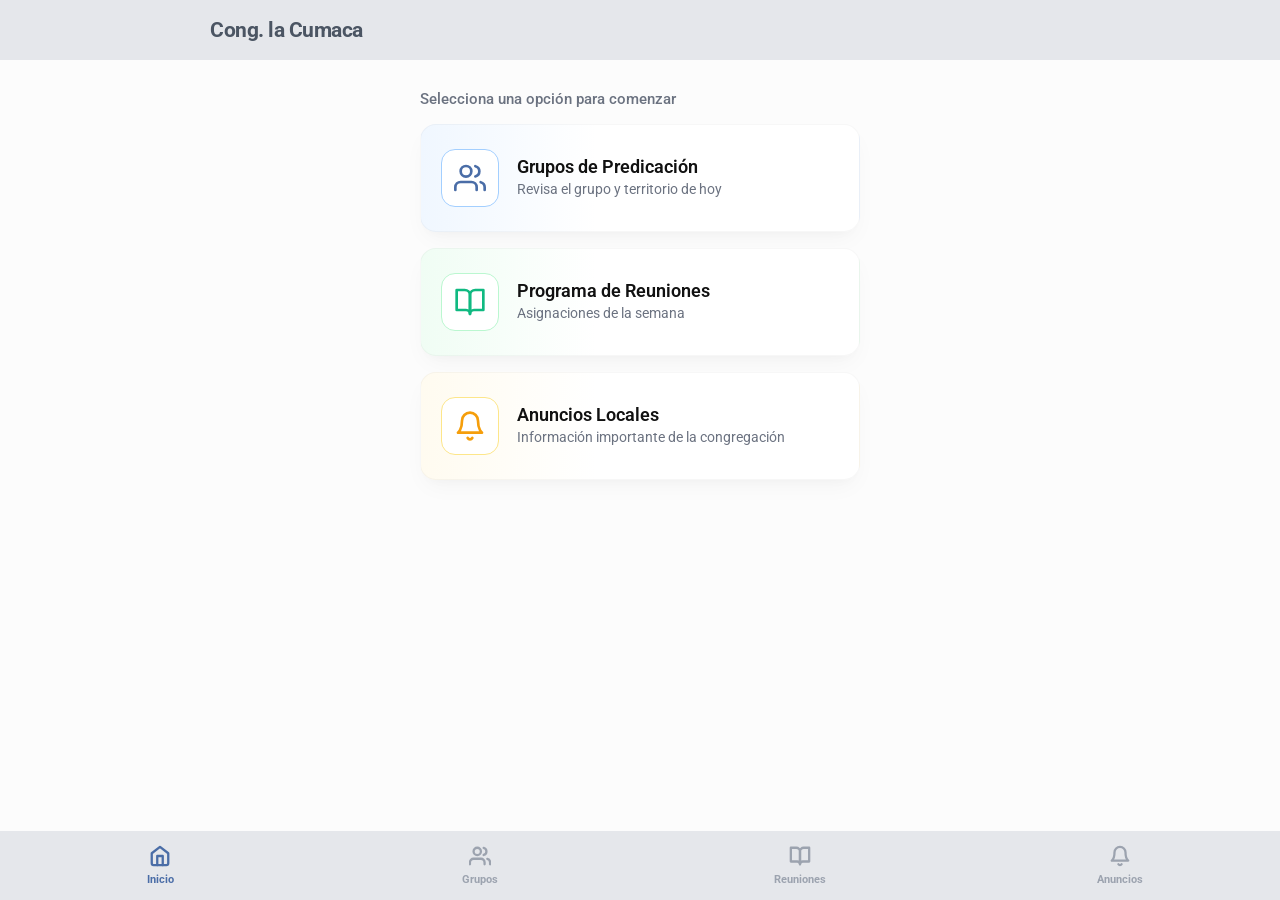
==== index.html @ 39665879 "Update index.html" ====
<!DOCTYPE html>
<html lang="es">
<head>
    <meta charset="UTF-8">
    <meta name="viewport" content="width=device-width, initial-scale=1.0, maximum-scale=1.0, user-scalable=no">
    <title>Cartelera - La Cumaca</title>
     <link rel="stylesheet" href="styles.css?v=5.0">
</head>
<body>

    <header class="header-principal">
        <div class="header-contenedor">
            <h1>Cong. la Cumaca</h1>
        </div>
    </header>

    <main class="contenido-principal">
        <p class="subtitulo-tarjetas">Selecciona una opción para comenzar</p>

        <div class="menu-principal">
            <a href="predicacion.html" class="tarjeta predicacion">
                <div class="icono-caja">
                    <svg width="32" height="32" viewBox="0 0 24 24" fill="none" stroke="currentColor" stroke-width="2" stroke-linecap="round" stroke-linejoin="round">
                        <path d="M17 21v-2a4 4 0 0 0-4-4H5a4 4 0 0 0-4 4v2"></path>
                        <circle cx="9" cy="7" r="4"></circle>
                        <path d="M23 21v-2a4 4 0 0 0-3-3.87"></path>
                        <path d="M16 3.13a4 4 0 0 1 0 7.75"></path>
                    </svg>
                </div>
                <div class="texto-caja">
                    <h2>Grupos de Predicación</h2>
                    <p>Revisa el grupo y territorio de hoy</p>
                </div>
            </a>

            <a href="reuniones.html" class="tarjeta reuniones">
                <div class="icono-caja">
                     <svg width="32" height="32" viewBox="0 0 24 24" fill="none" stroke="currentColor" stroke-width="2" stroke-linecap="round" stroke-linejoin="round">
                        <path d="M2 3h6a4 4 0 0 1 4 4v14a3 3 0 0 0-3-3H2z"></path>
                        <path d="M22 3h-6a4 4 0 0 0-4 4v14a3 3 0 0 1 3-3h7z"></path>
                    </svg>
                </div>
                <div class="texto-caja">
                    <h2>Programa de Reuniones</h2>
                    <p>Asignaciones de la semana</p>
                </div>
            </a>

            <a href="anuncios.html" class="tarjeta anuncios">
                <div class="icono-caja">
                    <svg width="32" height="32" viewBox="0 0 24 24" fill="none" stroke="currentColor" stroke-width="2" stroke-linecap="round" stroke-linejoin="round">
                        <path d="M18 8A6 6 0 0 0 6 8c0 7-3 9-3 9h18s-3-2-3-9"></path>
                        <path d="M13.73 21a2 2 0 0 1-3.46 0"></path>
                    </svg>
                </div>
                <div class="texto-caja">
                    <h2>Anuncios Locales</h2>
                    <p>Información importante de la congregación</p>
                </div>
            </a>
        </div>
    </main>

    <div class="nav-segment-container">
        <div class="nav-segment">
            <a href="index.html" class="nav-btn activo">
                <svg width="22" height="22" viewBox="0 0 24 24" fill="none" stroke="currentColor" stroke-width="2" stroke-linecap="round" stroke-linejoin="round"><path d="M3 9l9-7 9 7v11a2 2 0 0 1-2 2H5a2 2 0 0 1-2-2z"></path><polyline points="9 22 9 12 15 12 15 22"></polyline></svg>
                Inicio
            </a>
            <a href="predicacion.html" class="nav-btn">
                <svg width="22" height="22" viewBox="0 0 24 24" fill="none" stroke="currentColor" stroke-width="2" stroke-linecap="round" stroke-linejoin="round"><path d="M17 21v-2a4 4 0 0 0-4-4H5a4 4 0 0 0-4 4v2"></path><circle cx="9" cy="7" r="4"></circle><path d="M23 21v-2a4 4 0 0 0-3-3.87"></path><path d="M16 3.13a4 4 0 0 1 0 7.75"></path></svg>
                Grupos
            </a>
            <a href="reuniones.html" class="nav-btn">
                <svg width="22" height="22" viewBox="0 0 24 24" fill="none" stroke="currentColor" stroke-width="2" stroke-linecap="round" stroke-linejoin="round"><path d="M2 3h6a4 4 0 0 1 4 4v14a3 3 0 0 0-3-3H2z"></path><path d="M22 3h-6a4 4 0 0 0-4 4v14a3 3 0 0 1 3-3h7z"></path></svg>
                Reuniones
            </a>
            <a href="anuncios.html" class="nav-btn">
                <svg width="22" height="22" viewBox="0 0 24 24" fill="none" stroke="currentColor" stroke-width="2" stroke-linecap="round" stroke-linejoin="round"><path d="M18 8A6 6 0 0 0 6 8c0 7-3 9-3 9h18s-3-2-3-9"></path><path d="M13.73 21a2 2 0 0 1-3.46 0"></path></svg>
                Anuncios
            </a>
        </div>
    </div>
</body>
</html>
---- styles.css ----
/* --- CONFIGURACIÓN BASE --- */
@import url('https://fonts.googleapis.com/css2?family=Roboto:wght@300;400;500;700;900&display=swap');

* { margin: 0; padding: 0; box-sizing: border-box; -webkit-tap-highlight-color: transparent; }

body, button, input, select, textarea { font-family: 'Roboto', -apple-system, sans-serif; }

body { 
    background-color: #fcfcfc; color: #4b5563; display: flex; flex-direction: column; 
    min-height: 100vh; max-width: 100vw; overflow-x: hidden; 
}

/* --- CABECERA SUPERIOR (Sin Sombra) --- */
.header-principal {
    background-color: #E5E7EB; /* Gris exacto */
    width: 100%; position: sticky; top: 0; z-index: 1000;
}
.header-contenedor { display: flex; align-items: center; max-width: 900px; margin: 0 auto; padding: 18px 20px; gap: 15px; }
.header-contenedor h1 { font-size: 1.3rem; font-weight: 700; color: #4b5563; letter-spacing: -0.5px; margin: 0; }
.btn-back { color: #4b5563; display: flex; align-items: center; text-decoration: none; }

/* --- CONTENIDO PRINCIPAL (Index) --- */
.contenido-principal { width: 100%; max-width: 480px; margin: 0 auto; padding: 30px 20px 100px 20px; display: flex; flex-direction: column; }
.subtitulo-tarjetas { color: #6b7280; font-size: 0.95rem; margin-bottom: 16px; font-weight: 500; }
.menu-principal { display: flex; flex-direction: column; gap: 16px; width: 100%; }

.tarjeta {
    display: flex; align-items: center; padding: 24px 20px; min-height: 100px; width: 100%;
    background-color: #ffffff; border-radius: 16px; text-decoration: none; box-sizing: border-box;
    border: 1px solid rgba(0, 0, 0, 0.03);
    box-shadow: 0 10px 25px -5px rgba(0, 0, 0, 0.04), 0 8px 10px -6px rgba(0, 0, 0, 0.02);
    transition: transform 0.2s ease, box-shadow 0.2s ease;
}
.tarjeta:active { transform: scale(0.98); box-shadow: 0 4px 10px rgba(0, 0, 0, 0.04); }

.icono-caja { width: 58px; height: 58px; min-width: 58px; border-radius: 14px; display: flex; align-items: center; justify-content: center; margin-right: 18px; flex-shrink: 0; background-color: #ffffff; }
.texto-caja { display: flex; flex-direction: column; flex-grow: 1; min-width: 0; } 
.texto-caja h2 { font-size: 1.1rem; font-weight: 600; color: #111; margin-bottom: 4px; }
.texto-caja p { font-size: 0.9rem; color: #6b7280; line-height: 1.3; }

.tarjeta.predicacion { background: linear-gradient(90deg, #f0f7ff 0%, #ffffff 40%); }
.tarjeta.predicacion .icono-caja { border: 1.5px solid #a3cfff; color: #4A6DA7; }
.tarjeta.reuniones { background: linear-gradient(90deg, #f0fdf4 0%, #ffffff 40%); }
.tarjeta.reuniones .icono-caja { border: 1.5px solid #bbf7d0; color: #10b981; }
.tarjeta.anuncios { background: linear-gradient(90deg, #fffbf0 0%, #ffffff 40%); }
.tarjeta.anuncios .icono-caja { border: 1.5px solid #fde68a; color: #f59e0b; }

/* --- CONTENEDOR GENERAL SUB-PÁGINAS --- */
.container { width: 100%; max-width: 480px; margin: 0 auto; padding: 10px 16px 100px 16px; box-sizing: border-box; overflow-x: hidden; }

/* --- BARRA DE NAVEGACIÓN INFERIOR (Sin Sombra) --- */
.nav-segment-container { 
    position: fixed; bottom: 0; left: 0; width: 100%;
    background: #E5E7EB; /* Gris exacto */
    z-index: 1000; padding-bottom: env(safe-area-inset-bottom);
    display: flex; justify-content: space-around; padding: 10px 0;
}
.nav-segment { display: contents; }
.nav-btn { 
    text-decoration: none; display: flex; flex-direction: column; 
    align-items: center; justify-content: center; gap: 4px; flex: 1;
    color: #9ca3af; font-size: 11px; font-weight: 700; padding: 4px; border-radius: 8px; transition: color 0.2s ease;
}
.nav-btn svg { stroke-width: 2.5; margin-bottom: 2px; color: currentColor; }
.nav-btn:active, .nav-btn.activo { color: #4A6DA7; }

/* --- SELECTOR DE PESTAÑAS (TABS PRINCIPALES Y FILTROS) --- */
.segmented-control { display: flex; background-color: #e5e7eb; border-radius: 10px; padding: 3px; margin: 10px 0 20px 0; width: 100%; box-sizing: border-box; }
.seg-btn { flex: 1; text-align: center; padding: 8px 0; font-size: 13px; font-weight: 700; color: #6b7280; cursor: pointer; border-radius: 8px; transition: all 0.2s ease; }
.seg-btn.active { color: #4A6DA7; background-color: #ffffff; box-shadow: 0 1px 4px rgba(0,0,0,0.1); }
.tab-content { display: none; animation: fadeInTab 0.3s ease; }
.tab-content.active { display: block; }
@keyframes fadeInTab { from { opacity: 0; transform: translateY(3px); } to { opacity: 1; transform: translateY(0); } }

/* Filtro pequeño de salas (Sub-menú) */
.reunion-filter-container { border-top: 1px solid #E5E7EB; padding-top: 20px; margin-top: 20px; margin-bottom: 24px; }
.filter-control { background-color: #f3f4f6; padding: 2px; margin: 0; border-radius: 8px; }
.filter-control .seg-btn { padding: 6px 0; font-size: 12px; border-radius: 6px; }

/* Nuevo Botón en Línea de Salas (Sin borde punteado) */
.inline-toggle-box {
    background-color: #eff6ff; color: #4A6DA7; border: none;
    padding: 10px; border-radius: 8px; margin: 10px 0;
    font-size: 13px; font-weight: bold; cursor: pointer; transition: all 0.2s;
    display: flex; align-items: center; justify-content: center; gap: 6px;
}
.inline-toggle-box:active { background-color: #dbeafe; }

/* --- ESTILOS INTERNOS (Tarjetas y Bloque Fecha) --- */
.card { width: 100%; max-width: 100%; background: #ffffff; border: none; border-radius: 20px; box-shadow: 0 4px 20px rgba(0,0,0,0.03); margin-bottom: 50px; position: relative; box-sizing: border-box; overflow: hidden; }
.section-inner { padding: 0 16px 20px; box-sizing: border-box; } 

.reunion-date-box { 
    background-color: #F9FAFB; 
    border-bottom: 1px solid #E5E7EB; 
    margin: -10px -16px 20px -16px; /* Para que toque los bordes de la tarjeta */
    padding: 24px 20px; 
}

/* Spinners y Errores */
.inline-loader { display: flex; flex-direction: column; align-items: center; justify-content: center; padding: 40px 20px; color: #9ca3af; font-size: 13px; font-weight: 600; }
.spinner { width: 26px; height: 26px; border: 3px solid #f3f4f6; border-top: 3px solid #4A6DA7; border-radius: 50%; animation: spin 0.8s linear infinite; margin-bottom: 12px; }
@keyframes spin { 0% { transform: rotate(0deg); } 100% { transform: rotate(360deg); } }
.hidden { display: none !important; }
#global-error { margin: 10px 20px 20px 20px; color: #ef4444; font-size: 13px; font-weight: 600; background: #fef2f2; padding: 12px; border-radius: 12px; text-align: center; }

/* Calendario toggle */
.calendar-toggle-wrapper { display: flex; justify-content: flex-end; padding-right: 20px; margin-top: -10px; margin-bottom: 10px; }
.calendar-toggle { display: flex; align-items: center; gap: 6px; color: #4A6DA7; font-size: 12px; font-weight: 700; cursor: pointer; border: none; background: none; padding: 6px 10px; border-radius: 8px; }
.calendar-toggle svg { width: 18px !important; height: 18px !important; min-width: 18px; min-height: 18px; flex-shrink: 0; display: block; }
.calendar-header { display: flex; justify-content: space-between; align-items: center; margin-bottom: 16px; padding: 0 4px; }
.calendar-nav-btn { cursor: pointer; padding: 8px 12px; font-weight: bold; }
.calendar-month { font-size: 14px; font-weight: 700; text-transform: capitalize; }
.calendar-grid { display: grid; grid-template-columns: repeat(7, 1fr); gap: 4px; margin-top: 10px; } 
.calendar-day-header { text-align: center; font-size: 11px; font-weight: 700; padding: 4px 0; }
.calendar-day { text-align: center; padding: 8px 2px; border-radius: 8px; cursor: pointer; font-size: 13px; font-weight: 500; background: #f9fafb; } 
.calendar-day.selected { background: #4A6DA7 !important; color: white !important; font-weight: 700; }
.calendar-day.today { border: 1px solid #4A6DA7; color: #4A6DA7; font-weight: 700; }

/* Grupos Día e Historial */
.grupos-dia-container { padding: 0 16px 20px; box-sizing: border-box; width: 100%; } 
.grupo-consolidado-card { background: #f9fafb; border-radius: 16px; padding: 16px; border: 1px solid #e5e7eb; box-sizing: border-box; width: 100%; }
.grupo-consolidado-header { font-size: 13px; font-weight: 800; margin-bottom: 16px; display: flex; align-items: center; gap: 8px; text-transform: uppercase; }
.grupo-item-hoy { padding-bottom: 16px; border-bottom: 1px solid #e5e7eb; margin-bottom: 16px; width: 100%; box-sizing: border-box;}
.grupo-item-hoy:last-child { border-bottom: none; margin-bottom: 0; padding-bottom: 0;}
.grupo-row-flex { display: flex; gap: 12px; align-items: flex-start; max-width: 100%; box-sizing: border-box; }
.gh-hora-hoy { font-size: 13px; font-weight: 800; color: #6b7280; background: #ffffff; border: 1px solid #d1d5db; padding: 6px 0; border-radius: 8px; text-align: center; width: 65px; min-width: 65px; flex-shrink: 0;}
.grupo-content-col { flex-grow: 1; min-width: 0; width: 100%; } 
.gh-top-row { display: flex; flex-wrap: wrap; align-items: baseline; gap: 8px; }
.gh-territorio { font-size: 15px; font-weight: 700; color: #374151; margin-top: 3px; word-wrap: break-word; overflow-wrap: break-word; } 
.gh-conductor { font-size: 13px; color: #6b7280; font-weight: 500; word-wrap: break-word; }
.gh-asignados { font-size: 13px; color: #6b7280; font-weight: 600; margin-top: 4px; display: flex; align-items: center; flex-wrap: wrap; word-wrap: break-word; overflow-wrap: break-word; }
.no-grupos { text-align: center; padding: 20px; color: #9ca3af; font-style: italic; font-size: 13px; }

/* Botón Ver Todos */
.ver-todos-wrapper { display: flex; justify-content: center; padding: 0 16px 20px; box-sizing: border-box; }
.ver-todos-btn { width: 100%; padding: 12px 24px; background: transparent; color: #4A6DA7; border: 1px solid #4A6DA7; border-radius: 12px; font-size: 13px; font-weight: 700; cursor: pointer; display: flex; align-items: center; justify-content: center; gap: 8px; box-sizing: border-box; }
.ver-todos-btn svg { width: 18px !important; height: 18px !important; min-width: 18px; min-height: 18px; flex-shrink: 0; display: block; transition: transform 0.3s; color: #4A6DA7; }
.ver-todos-btn.expanded svg { transform: rotate(180deg); }

/* Timeline Historial */
.timeline-wrapper { padding-top: 10px; margin-left: 10px; } 
.timeline-day-block { position: relative; padding-left: 20px; border-left: 2px solid #e5e7eb; padding-bottom: 30px; } 
.timeline-date-header { position: relative; font-size: 15px; font-weight: 800; color: #9ca3af; margin-bottom: 16px; text-transform: capitalize; top: -5px; }
.timeline-date-header::before { content: ''; position: absolute; left: -27px; top: 1px; width: 12px; height: 12px; background: #9ca3af; border-radius: 50%; box-shadow: 0 0 0 4px rgba(156, 163, 175, 0.15); z-index: 1; }
.timeline-day-block.active-day .timeline-date-header { color: #4A6DA7; }
.timeline-day-block.active-day .timeline-date-header::before { background: #4A6DA7; box-shadow: 0 0 0 4px rgba(74, 109, 167, 0.2); }
.timeline-day-block.active-day .gh-hora-timeline { color: #4A6DA7; border-color: #4A6DA7; background: #f4f6fa; }
.timeline-row { margin-bottom: 24px; max-width: 100%; box-sizing: border-box; }
.gh-hora-timeline { font-size: 13px; font-weight: 700; color: #9ca3af; background: #f9fafb; border: 1px solid #e5e7eb; padding: 6px 0; border-radius: 8px; width: 65px; min-width: 65px; text-align: center; flex-shrink: 0;}
.pagination-container { display: flex; justify-content: center; gap: 8px; margin-top: 20px; padding-top: 16px; border-top: 1px solid #f3f4f6; }
.page-btn { width: 32px; height: 32px; border-radius: 8px; border: 1px solid #e5e7eb; background: white; color: #6b7280; font-size: 13px; font-weight: 600; cursor: pointer; display: flex; align-items: center; justify-content: center; }
.page-btn.active { background: #4A6DA7; color: white; border-color: #4A6DA7; }

/* Estilos de Reuniones */
.reunion-week-nav { display: flex; align-items: center; justify-content: center; gap: 16px; margin-bottom: 4px; padding: 12px; }
.week-nav-arrow { width: 36px; height: 36px; display: flex; align-items: center; justify-content: center; cursor: pointer; color: #4A6DA7; }
.week-nav-text { font-size: 15px; font-weight: 800; color: #4A6DA7; text-transform: capitalize; cursor: pointer; }

/* Partes de Reunión */
.wol-style { padding: 10px 16px 20px 16px !important; color: #212121; box-sizing: border-box; }
.sect-header { font-size: 17px; font-weight: 900; margin: 28px 0 16px 0; letter-spacing: 0.5px; text-transform: uppercase; padding-left: 10px; }
.sect-subtitle { font-size: 13px; font-weight: 800; color: #374151; text-transform: uppercase; letter-spacing: 1px; margin-bottom: 6px; padding-left: 10px; }
.sr-conductor { font-size: 13px; color: #4b5563; padding-left: 10px; margin-bottom: 12px; }
.c-tesoros { color: #2A6B77; } .c-maestros { color: #D38E22; } .c-vida { color: #9E1F1F; } .c-publico { color: #3B5E8F; }
.header-roles { margin-bottom: 8px; padding-bottom: 0; padding-left: 10px; }
.header-role-row { margin-bottom: 2px; font-size: 15px; color: #4b5563; line-height: 1.3; }
.hr-label { font-weight: 800; color: #6b7280; margin-right: 6px; }

/* Timeline Reunión (ALINEACIÓN CORREGIDA) */
.rt-row { display: flex; position: relative; padding-bottom: 18px; min-height: 40px; box-sizing: border-box;}
.rt-time-col { display: none; }
.rt-line-col { width: 20px; position: relative; flex-shrink: 0; display: flex; justify-content: center; margin-left: 4px;  }

.timeline-group { position: relative; padding-left: 12px; } /* Mueve la línea 1ra sala a la derecha */
.sr-full-section .timeline-group { padding-left: 0; } /* Evita que la 2da sala se mueva doble */

.rt-line { position: absolute; width: 2px; background: #e5e7eb; left: 50%; transform: translateX(-50%); z-index: 0;  top: -10px; bottom: -10px;  }
.timeline-group .rt-row:first-child .rt-line { top: 12px; } 
.timeline-group .rt-row:last-child .rt-line { bottom: auto; height: 22px; top: -10px; } 

/* Clase para ocultar la línea pero dejar el punto */
.rt-row.no-line .rt-line { display: none !important; }

.rt-dot { position: relative; z-index: 2; width: 10px; height: 10px; border-radius: 50%; margin-top: 7px; background: currentColor; border: 2px solid white; }
.rt-content-col { flex-grow: 1; min-width: 0; padding-left: 12px; width: 100%;} 
.rt-title { font-size: 16px; font-weight: 700; color: inherit; line-height: 1.35; margin-bottom: 4px; word-wrap: break-word; overflow-wrap: break-word; }
.rt-time-tag { display: inline-block; color: #6b7280; font-weight: 500; margin-right: 6px; font-size: 15px; }
.rt-who { font-size: 15px; color: #4b5563; line-height: 1.4; word-wrap: break-word; overflow-wrap: break-word;}
.sr-full-section { background-color: #f9fafb; padding: 16px 12px; margin-top: 10px; border-radius: 12px; border: 1px solid #e5e7eb; box-sizing: border-box;}

/* Asignaciones Generales (Sin íconos) */
.svc-container { margin-top: 16px; background: #ffffff; border: 1px solid #e5e7eb; border-radius: 12px; padding: 16px; box-sizing: border-box; }
.svc-title-main { font-size: 15px; font-weight: 900; margin-bottom: 16px; letter-spacing: 0.5px; text-transform: uppercase; color: #6B7280; padding-left: 4px; }
.svc-grid { display: grid; grid-template-columns: 1fr 1fr; gap: 12px; }
.svc-block { margin-bottom: 4px; min-width: 0; }
.svc-block-title { font-size: 15px; font-weight: 700; margin-bottom: 4px; word-wrap: break-word; display: flex; align-items: center; }
.svc-bullet-item { display: flex; align-items: center; gap: 6px; font-size: 15px; font-weight: 400; margin-bottom: 2px; word-wrap: break-word; overflow-wrap: break-word;}
.svc-bullet-dot { width: 5px; height: 5px; border-radius: 50%; flex-shrink: 0; }
.highlight-weekend-box { background-color: #ffffff; border: 1px solid #e5e7eb; border-radius: 12px; margin-top: 32px; padding: 16px; box-sizing: border-box; }
.hw-item { display: flex; flex-direction: row; justify-content: space-between; align-items: center; padding: 4px 0; width: 100%; box-sizing: border-box; }
.hw-divider { height: 1px; background-color: #e5e7eb; width: 100%; margin: 8px 0; }
.highlight-label { font-size: 14px; font-weight: 800; text-transform: uppercase; color: #6b7280; }
.highlight-val { font-size: 15px; font-weight: 800; color: #4A6DA7; text-align: right; } 
.highlight-midweek { background-color: #ffffff; border: 1px solid #e5e7eb; border-radius: 12px; padding: 16px; display: flex; justify-content: space-between; align-items: center; margin-top: 32px; margin-bottom: 16px; box-sizing: border-box; }

/* Anuncios */
.anuncio { background: #fffbeb; border-radius: 16px; padding: 16px; margin-bottom: 16px; display: flex; gap: 14px; align-items: flex-start; box-sizing: border-box;}
.anuncio-date { background: #d97706; color: white; font-size: 11px; font-weight: 800; padding: 4px 8px; border-radius: 6px; white-space: nowrap; margin-top: 2px; flex-shrink: 0; }
.anuncio-text { font-size: 14px; color: #4b5563; flex: 1; min-width: 0; line-height: 1.5; word-wrap: break-word; overflow-wrap: break-word;}
.footer { text-align: center; color: #9ca3af; font-size: 11px; margin-top: 40px; }
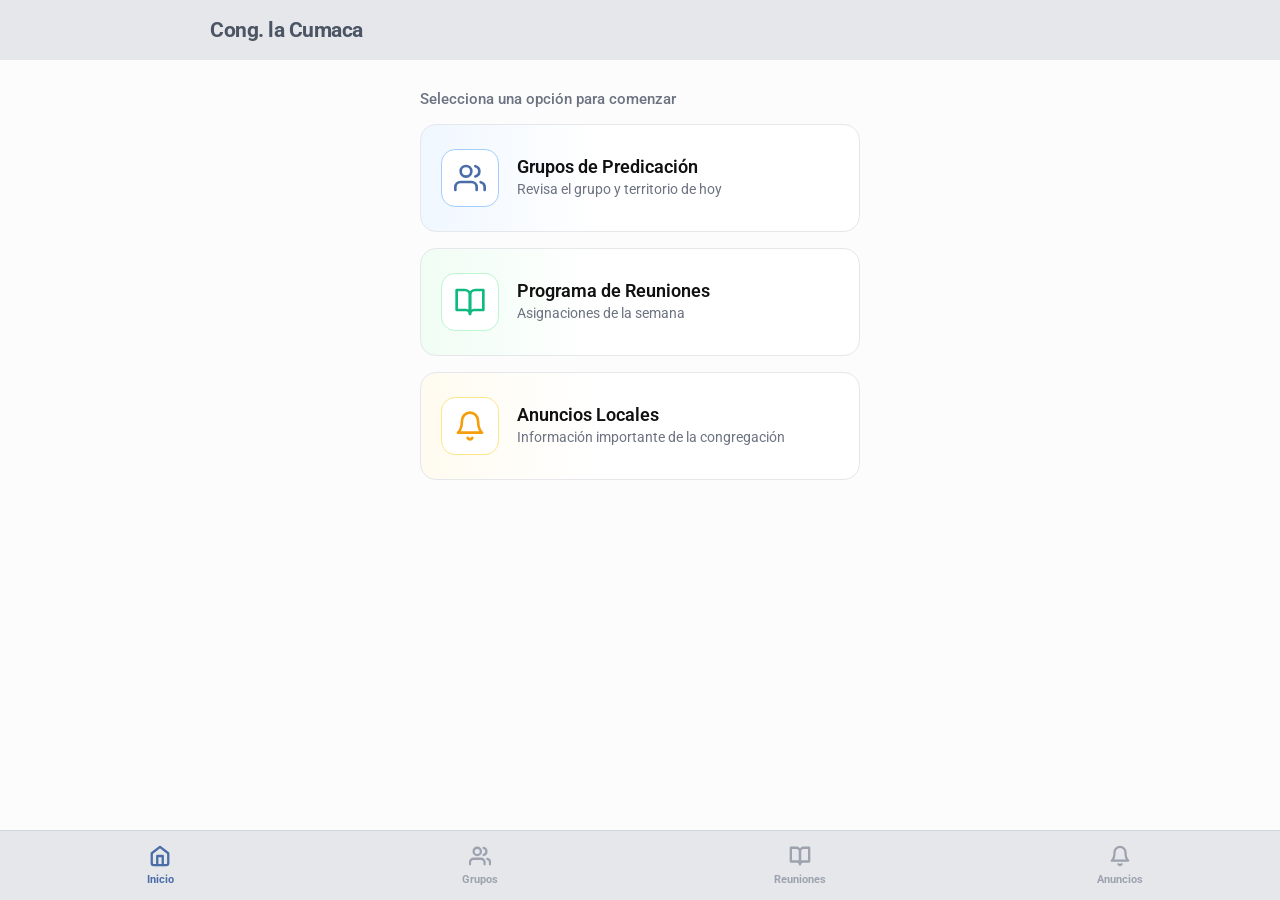
==== commit f11b3467: "Update index.html" ====
--- a/index.html
+++ b/index.html
@@ -4,7 +4,7 @@
     <meta charset="UTF-8">
     <meta name="viewport" content="width=device-width, initial-scale=1.0, maximum-scale=1.0, user-scalable=no">
     <title>Cartelera - La Cumaca</title>
-     <link rel="stylesheet" href="styles.css?v=5.0">
+     <link rel="stylesheet" href="styles.css?v=7.0">
 </head>
 <body>
 
@@ -86,3 +86,4 @@
 
 
 
+
--- a/styles.css
+++ b/styles.css
@@ -10,10 +10,9 @@
     min-height: 100vh; max-width: 100vw; overflow-x: hidden; 
 }
 
-/* --- CABECERA SUPERIOR (Sin Sombra) --- */
+/* --- CABECERA SUPERIOR --- */
 .header-principal {
-    background-color: #E5E7EB; /* Gris exacto */
-    width: 100%; position: sticky; top: 0; z-index: 1000;
+    background-color: #E5E7EB; width: 100%; position: sticky; top: 0; z-index: 1000;
 }
 .header-contenedor { display: flex; align-items: center; max-width: 900px; margin: 0 auto; padding: 18px 20px; gap: 15px; }
 .header-contenedor h1 { font-size: 1.3rem; font-weight: 700; color: #4b5563; letter-spacing: -0.5px; margin: 0; }
@@ -27,11 +26,9 @@
 .tarjeta {
     display: flex; align-items: center; padding: 24px 20px; min-height: 100px; width: 100%;
     background-color: #ffffff; border-radius: 16px; text-decoration: none; box-sizing: border-box;
-    border: 1px solid rgba(0, 0, 0, 0.03);
-    box-shadow: 0 10px 25px -5px rgba(0, 0, 0, 0.04), 0 8px 10px -6px rgba(0, 0, 0, 0.02);
-    transition: transform 0.2s ease, box-shadow 0.2s ease;
-}
-.tarjeta:active { transform: scale(0.98); box-shadow: 0 4px 10px rgba(0, 0, 0, 0.04); }
+    border: 1px solid #E5E7EB; transition: transform 0.2s ease;
+}
+.tarjeta:active { transform: scale(0.98); }
 
 .icono-caja { width: 58px; height: 58px; min-width: 58px; border-radius: 14px; display: flex; align-items: center; justify-content: center; margin-right: 18px; flex-shrink: 0; background-color: #ffffff; }
 .texto-caja { display: flex; flex-direction: column; flex-grow: 1; min-width: 0; } 
@@ -48,12 +45,11 @@
 /* --- CONTENEDOR GENERAL SUB-PÁGINAS --- */
 .container { width: 100%; max-width: 480px; margin: 0 auto; padding: 10px 16px 100px 16px; box-sizing: border-box; overflow-x: hidden; }
 
-/* --- BARRA DE NAVEGACIÓN INFERIOR (Sin Sombra) --- */
+/* --- BARRA DE NAVEGACIÓN INFERIOR --- */
 .nav-segment-container { 
     position: fixed; bottom: 0; left: 0; width: 100%;
-    background: #E5E7EB; /* Gris exacto */
-    z-index: 1000; padding-bottom: env(safe-area-inset-bottom);
-    display: flex; justify-content: space-around; padding: 10px 0;
+    background: #E5E7EB; z-index: 1000; padding-bottom: env(safe-area-inset-bottom);
+    display: flex; justify-content: space-around; padding: 10px 0; border-top: 1px solid #d1d5db;
 }
 .nav-segment { display: contents; }
 .nav-btn { 
@@ -64,7 +60,7 @@
 .nav-btn svg { stroke-width: 2.5; margin-bottom: 2px; color: currentColor; }
 .nav-btn:active, .nav-btn.activo { color: #4A6DA7; }
 
-/* --- SELECTOR DE PESTAÑAS (TABS PRINCIPALES Y FILTROS) --- */
+/* --- SELECTOR DE PESTAÑAS --- */
 .segmented-control { display: flex; background-color: #e5e7eb; border-radius: 10px; padding: 3px; margin: 10px 0 20px 0; width: 100%; box-sizing: border-box; }
 .seg-btn { flex: 1; text-align: center; padding: 8px 0; font-size: 13px; font-weight: 700; color: #6b7280; cursor: pointer; border-radius: 8px; transition: all 0.2s ease; }
 .seg-btn.active { color: #4A6DA7; background-color: #ffffff; box-shadow: 0 1px 4px rgba(0,0,0,0.1); }
@@ -72,29 +68,23 @@
 .tab-content.active { display: block; }
 @keyframes fadeInTab { from { opacity: 0; transform: translateY(3px); } to { opacity: 1; transform: translateY(0); } }
 
-/* Filtro pequeño de salas (Sub-menú) */
+/* Filtro de salas y botones sutiles */
 .reunion-filter-container { border-top: 1px solid #E5E7EB; padding-top: 20px; margin-top: 20px; margin-bottom: 24px; }
 .filter-control { background-color: #f3f4f6; padding: 2px; margin: 0; border-radius: 8px; }
 .filter-control .seg-btn { padding: 6px 0; font-size: 12px; border-radius: 6px; }
-
-/* Nuevo Botón en Línea de Salas (Sin borde punteado) */
-.inline-toggle-box {
-    background-color: #eff6ff; color: #4A6DA7; border: none;
-    padding: 10px; border-radius: 8px; margin: 10px 0;
-    font-size: 13px; font-weight: bold; cursor: pointer; transition: all 0.2s;
-    display: flex; align-items: center; justify-content: center; gap: 6px;
-}
+.inline-toggle-box { background-color: #eff6ff; color: #4A6DA7; border: none; padding: 10px; border-radius: 8px; margin: 10px 0; font-size: 13px; font-weight: bold; cursor: pointer; transition: all 0.2s; display: flex; align-items: center; justify-content: center; gap: 6px; }
 .inline-toggle-box:active { background-color: #dbeafe; }
 
-/* --- ESTILOS INTERNOS (Tarjetas y Bloque Fecha) --- */
-.card { width: 100%; max-width: 100%; background: #ffffff; border: none; border-radius: 20px; box-shadow: 0 4px 20px rgba(0,0,0,0.03); margin-bottom: 50px; position: relative; box-sizing: border-box; overflow: hidden; }
+/* --- ESTILOS INTERNOS (Tarjetas) --- */
+.card { 
+    width: 100%; max-width: 100%; background: #ffffff; 
+    border: 1px solid #E5E7EB; border-radius: 20px; margin-bottom: 50px; position: relative; box-sizing: border-box; overflow: hidden; 
+}
 .section-inner { padding: 0 16px 20px; box-sizing: border-box; } 
 
 .reunion-date-box { 
-    background-color: #F9FAFB; 
-    border-bottom: 1px solid #E5E7EB; 
-    margin: -10px -16px 20px -16px; /* Para que toque los bordes de la tarjeta */
-    padding: 24px 20px; 
+    background-color: #F9FAFB; border-bottom: 1px solid #E5E7EB; 
+    margin: 0 -16px 20px -16px; padding: 24px 20px; 
 }
 
 /* Spinners y Errores */
@@ -104,7 +94,27 @@
 .hidden { display: none !important; }
 #global-error { margin: 10px 20px 20px 20px; color: #ef4444; font-size: 13px; font-weight: 600; background: #fef2f2; padding: 12px; border-radius: 12px; text-align: center; }
 
-/* Calendario toggle */
+/* --- GRUPOS: CALENDARIO Y CARRUSEL --- */
+.month-indicator { margin: 20px 0 16px 20px; font-size: 13px; font-weight: 800; color: #6b7280; text-transform: uppercase; letter-spacing: 1px; display: inline-block; }
+.carousel-wrapper { position: relative; padding: 0 10px 20px 10px; margin-top: 10px; box-sizing: border-box; width: 100%;}
+.carousel-wrapper::before, .carousel-wrapper::after { content: ''; position: absolute; top: 0; bottom: 20px; width: 40px; z-index: 5; pointer-events: none; }
+.carousel-wrapper::before { left: 0; background: linear-gradient(to right, #ffffff 20%, rgba(255,255,255,0) 100%); }
+.carousel-wrapper::after { right: 0; background: linear-gradient(to left, #ffffff 20%, rgba(255,255,255,0) 100%); }
+
+/* REGLAS ESTRICTAS PARA ÍCONOS SVG (EVITA ÍCONOS GIGANTES) */
+.carousel-arrow { position: absolute; top: 50%; transform: translateY(-50%); width: 28px; height: 28px; background: white; border-radius: 50%; border: 1px solid #e5e7eb; cursor: pointer; display: flex; align-items: center; justify-content: center; z-index: 10; color: #6b7280; overflow: hidden; }
+.carousel-arrow svg { width: 18px !important; height: 18px !important; min-width: 18px; min-height: 18px; flex-shrink: 0; display: block; }
+.carousel-arrow-left { left: 4px; } .carousel-arrow-right { right: 4px; }
+
+.btn-today-floating { position: absolute; top: -35px; right: 20px; background: white; border: 1px solid #4A6DA7; color: #4A6DA7; font-size: 11px; font-weight: 700; padding: 4px 10px; border-radius: 20px; cursor: pointer; display: none; align-items: center; gap: 4px; box-shadow: 0 2px 8px rgba(74, 109, 167, 0.15); z-index: 20; }
+.carousel { padding: 10px 16px 4px 16px; display: flex; gap: 10px; overflow-x: auto; scroll-snap-type: x mandatory; scrollbar-width: none; }
+.carousel::-webkit-scrollbar { display: none; }
+.date-card { scroll-snap-align: center; min-width: 60px; padding: 10px 6px; border-radius: 14px; text-align: center; cursor: pointer; flex-shrink: 0; background: #f9fafb; border: 1px solid transparent; }
+.date-card.is-today { border: 2px solid #4A6DA7; background: #ffffff; }
+.date-card.selected { background: #4A6DA7; color: white; border-color: #4A6DA7; }
+.date-card-day { font-size: 10px; font-weight: 600; text-transform: uppercase; margin-bottom: 2px; opacity: 0.8; }
+.date-card-number { font-size: 20px; font-weight: 800; line-height: 1; }
+
 .calendar-toggle-wrapper { display: flex; justify-content: flex-end; padding-right: 20px; margin-top: -10px; margin-bottom: 10px; }
 .calendar-toggle { display: flex; align-items: center; gap: 6px; color: #4A6DA7; font-size: 12px; font-weight: 700; cursor: pointer; border: none; background: none; padding: 6px 10px; border-radius: 8px; }
 .calendar-toggle svg { width: 18px !important; height: 18px !important; min-width: 18px; min-height: 18px; flex-shrink: 0; display: block; }
@@ -117,7 +127,6 @@
 .calendar-day.selected { background: #4A6DA7 !important; color: white !important; font-weight: 700; }
 .calendar-day.today { border: 1px solid #4A6DA7; color: #4A6DA7; font-weight: 700; }
 
-/* Grupos Día e Historial */
 .grupos-dia-container { padding: 0 16px 20px; box-sizing: border-box; width: 100%; } 
 .grupo-consolidado-card { background: #f9fafb; border-radius: 16px; padding: 16px; border: 1px solid #e5e7eb; box-sizing: border-box; width: 100%; }
 .grupo-consolidado-header { font-size: 13px; font-weight: 800; margin-bottom: 16px; display: flex; align-items: center; gap: 8px; text-transform: uppercase; }
@@ -132,13 +141,12 @@
 .gh-asignados { font-size: 13px; color: #6b7280; font-weight: 600; margin-top: 4px; display: flex; align-items: center; flex-wrap: wrap; word-wrap: break-word; overflow-wrap: break-word; }
 .no-grupos { text-align: center; padding: 20px; color: #9ca3af; font-style: italic; font-size: 13px; }
 
-/* Botón Ver Todos */
+/* Botón Ver Todos - Corrección estricta para SVGs */
 .ver-todos-wrapper { display: flex; justify-content: center; padding: 0 16px 20px; box-sizing: border-box; }
 .ver-todos-btn { width: 100%; padding: 12px 24px; background: transparent; color: #4A6DA7; border: 1px solid #4A6DA7; border-radius: 12px; font-size: 13px; font-weight: 700; cursor: pointer; display: flex; align-items: center; justify-content: center; gap: 8px; box-sizing: border-box; }
 .ver-todos-btn svg { width: 18px !important; height: 18px !important; min-width: 18px; min-height: 18px; flex-shrink: 0; display: block; transition: transform 0.3s; color: #4A6DA7; }
 .ver-todos-btn.expanded svg { transform: rotate(180deg); }
 
-/* Timeline Historial */
 .timeline-wrapper { padding-top: 10px; margin-left: 10px; } 
 .timeline-day-block { position: relative; padding-left: 20px; border-left: 2px solid #e5e7eb; padding-bottom: 30px; } 
 .timeline-date-header { position: relative; font-size: 15px; font-weight: 800; color: #9ca3af; margin-bottom: 16px; text-transform: capitalize; top: -5px; }
@@ -147,41 +155,38 @@
 .timeline-day-block.active-day .timeline-date-header::before { background: #4A6DA7; box-shadow: 0 0 0 4px rgba(74, 109, 167, 0.2); }
 .timeline-day-block.active-day .gh-hora-timeline { color: #4A6DA7; border-color: #4A6DA7; background: #f4f6fa; }
 .timeline-row { margin-bottom: 24px; max-width: 100%; box-sizing: border-box; }
-.gh-hora-timeline { font-size: 13px; font-weight: 700; color: #9ca3af; background: #f9fafb; border: 1px solid #e5e7eb; padding: 6px 0; border-radius: 8px; width: 65px; min-width: 65px; text-align: center; flex-shrink: 0;}
 .pagination-container { display: flex; justify-content: center; gap: 8px; margin-top: 20px; padding-top: 16px; border-top: 1px solid #f3f4f6; }
 .page-btn { width: 32px; height: 32px; border-radius: 8px; border: 1px solid #e5e7eb; background: white; color: #6b7280; font-size: 13px; font-weight: 600; cursor: pointer; display: flex; align-items: center; justify-content: center; }
 .page-btn.active { background: #4A6DA7; color: white; border-color: #4A6DA7; }
-
-/* Estilos de Reuniones */
+.page-btn svg { width: 16px !important; height: 16px !important; min-width: 16px; min-height: 16px; flex-shrink: 0; } /* SVG paginación fijo */
+
+/* --- ESTILOS DE REUNIONES --- */
 .reunion-week-nav { display: flex; align-items: center; justify-content: center; gap: 16px; margin-bottom: 4px; padding: 12px; }
 .week-nav-arrow { width: 36px; height: 36px; display: flex; align-items: center; justify-content: center; cursor: pointer; color: #4A6DA7; }
+.week-nav-arrow svg { width: 22px !important; height: 22px !important; flex-shrink: 0; } /* SVG flechas fijo */
 .week-nav-text { font-size: 15px; font-weight: 800; color: #4A6DA7; text-transform: capitalize; cursor: pointer; }
 
-/* Partes de Reunión */
-.wol-style { padding: 10px 16px 20px 16px !important; color: #212121; box-sizing: border-box; }
+.wol-style { padding: 0 16px 20px 16px !important; color: #212121; box-sizing: border-box; }
 .sect-header { font-size: 17px; font-weight: 900; margin: 28px 0 16px 0; letter-spacing: 0.5px; text-transform: uppercase; padding-left: 10px; }
 .sect-subtitle { font-size: 13px; font-weight: 800; color: #374151; text-transform: uppercase; letter-spacing: 1px; margin-bottom: 6px; padding-left: 10px; }
 .sr-conductor { font-size: 13px; color: #4b5563; padding-left: 10px; margin-bottom: 12px; }
 .c-tesoros { color: #2A6B77; } .c-maestros { color: #D38E22; } .c-vida { color: #9E1F1F; } .c-publico { color: #3B5E8F; }
-.header-roles { margin-bottom: 8px; padding-bottom: 0; padding-left: 10px; }
+.header-roles { margin-bottom: 8px; padding-left: 8px; }
 .header-role-row { margin-bottom: 2px; font-size: 15px; color: #4b5563; line-height: 1.3; }
 .hr-label { font-weight: 800; color: #6b7280; margin-right: 6px; }
 
-/* Timeline Reunión (ALINEACIÓN CORREGIDA) */
 .rt-row { display: flex; position: relative; padding-bottom: 18px; min-height: 40px; box-sizing: border-box;}
 .rt-time-col { display: none; }
 .rt-line-col { width: 20px; position: relative; flex-shrink: 0; display: flex; justify-content: center; margin-left: 4px;  }
 
-.timeline-group { position: relative; padding-left: 12px; } /* Mueve la línea 1ra sala a la derecha */
-.sr-full-section .timeline-group { padding-left: 0; } /* Evita que la 2da sala se mueva doble */
+.timeline-group { position: relative; padding-left: 12px; } 
+.sr-full-section .timeline-group { padding-left: 0; } 
 
 .rt-line { position: absolute; width: 2px; background: #e5e7eb; left: 50%; transform: translateX(-50%); z-index: 0;  top: -10px; bottom: -10px;  }
 .timeline-group .rt-row:first-child .rt-line { top: 12px; } 
 .timeline-group .rt-row:last-child .rt-line { bottom: auto; height: 22px; top: -10px; } 
 
-/* Clase para ocultar la línea pero dejar el punto */
 .rt-row.no-line .rt-line { display: none !important; }
-
 .rt-dot { position: relative; z-index: 2; width: 10px; height: 10px; border-radius: 50%; margin-top: 7px; background: currentColor; border: 2px solid white; }
 .rt-content-col { flex-grow: 1; min-width: 0; padding-left: 12px; width: 100%;} 
 .rt-title { font-size: 16px; font-weight: 700; color: inherit; line-height: 1.35; margin-bottom: 4px; word-wrap: break-word; overflow-wrap: break-word; }
@@ -189,14 +194,12 @@
 .rt-who { font-size: 15px; color: #4b5563; line-height: 1.4; word-wrap: break-word; overflow-wrap: break-word;}
 .sr-full-section { background-color: #f9fafb; padding: 16px 12px; margin-top: 10px; border-radius: 12px; border: 1px solid #e5e7eb; box-sizing: border-box;}
 
-/* Asignaciones Generales (Sin íconos) */
 .svc-container { margin-top: 16px; background: #ffffff; border: 1px solid #e5e7eb; border-radius: 12px; padding: 16px; box-sizing: border-box; }
 .svc-title-main { font-size: 15px; font-weight: 900; margin-bottom: 16px; letter-spacing: 0.5px; text-transform: uppercase; color: #6B7280; padding-left: 4px; }
 .svc-grid { display: grid; grid-template-columns: 1fr 1fr; gap: 12px; }
 .svc-block { margin-bottom: 4px; min-width: 0; }
 .svc-block-title { font-size: 15px; font-weight: 700; margin-bottom: 4px; word-wrap: break-word; display: flex; align-items: center; }
-.svc-bullet-item { display: flex; align-items: center; gap: 6px; font-size: 15px; font-weight: 400; margin-bottom: 2px; word-wrap: break-word; overflow-wrap: break-word;}
-.svc-bullet-dot { width: 5px; height: 5px; border-radius: 50%; flex-shrink: 0; }
+.svc-bullet-item { display: flex; align-items: flex-start; gap: 4px; font-size: 15px; font-weight: 400; margin-bottom: 2px; word-wrap: break-word; overflow-wrap: break-word;}
 .highlight-weekend-box { background-color: #ffffff; border: 1px solid #e5e7eb; border-radius: 12px; margin-top: 32px; padding: 16px; box-sizing: border-box; }
 .hw-item { display: flex; flex-direction: row; justify-content: space-between; align-items: center; padding: 4px 0; width: 100%; box-sizing: border-box; }
 .hw-divider { height: 1px; background-color: #e5e7eb; width: 100%; margin: 8px 0; }
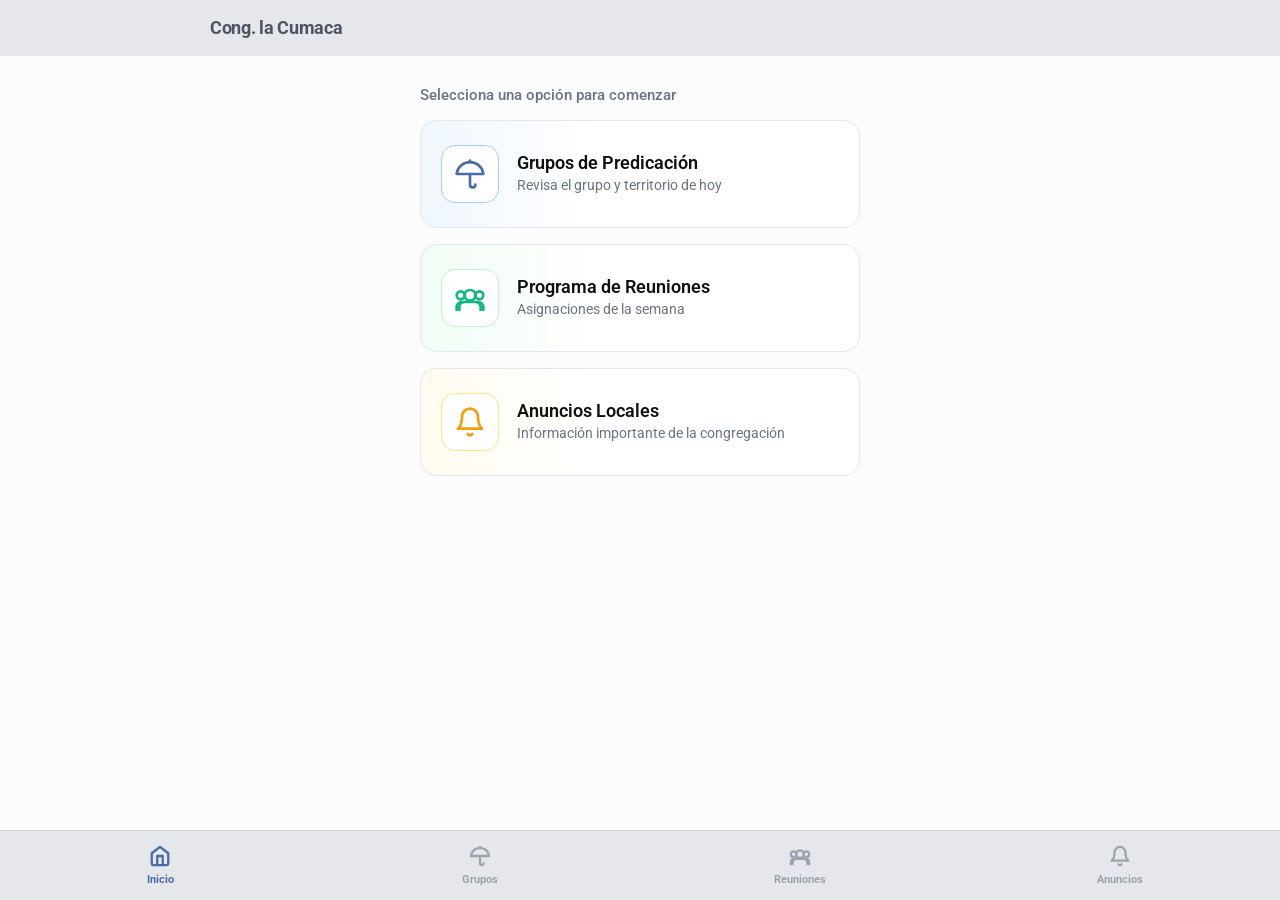
==== commit df8fbf48: "Update index.html" ====
--- a/index.html
+++ b/index.html
@@ -4,7 +4,7 @@
     <meta charset="UTF-8">
     <meta name="viewport" content="width=device-width, initial-scale=1.0, maximum-scale=1.0, user-scalable=no">
     <title>Cartelera - La Cumaca</title>
-     <link rel="stylesheet" href="styles.css?v=7.0">
+    <link rel="stylesheet" href="styles.css?v=9.0">
 </head>
 <body>
 
@@ -21,10 +21,9 @@
             <a href="predicacion.html" class="tarjeta predicacion">
                 <div class="icono-caja">
                     <svg width="32" height="32" viewBox="0 0 24 24" fill="none" stroke="currentColor" stroke-width="2" stroke-linecap="round" stroke-linejoin="round">
-                        <path d="M17 21v-2a4 4 0 0 0-4-4H5a4 4 0 0 0-4 4v2"></path>
-                        <circle cx="9" cy="7" r="4"></circle>
-                        <path d="M23 21v-2a4 4 0 0 0-3-3.87"></path>
-                        <path d="M16 3.13a4 4 0 0 1 0 7.75"></path>
+                      <path d="M22 12a10.06 10.06 1 0 0-20 0Z" />
+                      <path d="M12 12v8a2 2 0 0 0 4 0" />
+                      <path d="M12 2v1" />
                     </svg>
                 </div>
                 <div class="texto-caja">
@@ -36,8 +35,12 @@
             <a href="reuniones.html" class="tarjeta reuniones">
                 <div class="icono-caja">
                      <svg width="32" height="32" viewBox="0 0 24 24" fill="none" stroke="currentColor" stroke-width="2" stroke-linecap="round" stroke-linejoin="round">
-                        <path d="M2 3h6a4 4 0 0 1 4 4v14a3 3 0 0 0-3-3H2z"></path>
-                        <path d="M22 3h-6a4 4 0 0 0-4 4v14a3 3 0 0 1 3-3h7z"></path>
+                      <path d="M12 14a4 4 0 1 0 0-8 4 4 0 0 0 0 8z" />
+                      <path d="M20 21v-2a4 4 0 0 0-4-4h-8a4 4 0 0 0-4 4v2" />
+                      <path d="M8 10a3 3 0 1 0-6 0 3 3 0 0 0 6 0z" />
+                      <path d="M2 21v-2a4 4 0 0 1 4-4h1" />
+                      <path d="M22 10a3 3 0 1 0-6 0 3 3 0 0 0 6 0z" />
+                      <path d="M17 15h1a4 4 0 0 1 4 4v2" />
                     </svg>
                 </div>
                 <div class="texto-caja">
@@ -68,11 +71,11 @@
                 Inicio
             </a>
             <a href="predicacion.html" class="nav-btn">
-                <svg width="22" height="22" viewBox="0 0 24 24" fill="none" stroke="currentColor" stroke-width="2" stroke-linecap="round" stroke-linejoin="round"><path d="M17 21v-2a4 4 0 0 0-4-4H5a4 4 0 0 0-4 4v2"></path><circle cx="9" cy="7" r="4"></circle><path d="M23 21v-2a4 4 0 0 0-3-3.87"></path><path d="M16 3.13a4 4 0 0 1 0 7.75"></path></svg>
+                <svg width="22" height="22" viewBox="0 0 24 24" fill="none" stroke="currentColor" stroke-width="2" stroke-linecap="round" stroke-linejoin="round"><path d="M22 12a10.06 10.06 1 0 0-20 0Z" /><path d="M12 12v8a2 2 0 0 0 4 0" /><path d="M12 2v1" /></svg>
                 Grupos
             </a>
             <a href="reuniones.html" class="nav-btn">
-                <svg width="22" height="22" viewBox="0 0 24 24" fill="none" stroke="currentColor" stroke-width="2" stroke-linecap="round" stroke-linejoin="round"><path d="M2 3h6a4 4 0 0 1 4 4v14a3 3 0 0 0-3-3H2z"></path><path d="M22 3h-6a4 4 0 0 0-4 4v14a3 3 0 0 1 3-3h7z"></path></svg>
+                <svg width="22" height="22" viewBox="0 0 24 24" fill="none" stroke="currentColor" stroke-width="2" stroke-linecap="round" stroke-linejoin="round"><path d="M12 14a4 4 0 1 0 0-8 4 4 0 0 0 0 8z" /><path d="M20 21v-2a4 4 0 0 0-4-4h-8a4 4 0 0 0-4 4v2" /><path d="M8 10a3 3 0 1 0-6 0 3 3 0 0 0 6 0z" /><path d="M2 21v-2a4 4 0 0 1 4-4h1" /><path d="M22 10a3 3 0 1 0-6 0 3 3 0 0 0 6 0z" /><path d="M17 15h1a4 4 0 0 1 4 4v2" /></svg>
                 Reuniones
             </a>
             <a href="anuncios.html" class="nav-btn">
@@ -83,7 +86,3 @@
     </div>
 </body>
 </html>
-
-
-
-
--- a/styles.css
+++ b/styles.css
@@ -15,7 +15,9 @@
     background-color: #E5E7EB; width: 100%; position: sticky; top: 0; z-index: 1000;
 }
 .header-contenedor { display: flex; align-items: center; max-width: 900px; margin: 0 auto; padding: 18px 20px; gap: 15px; }
-.header-contenedor h1 { font-size: 1.3rem; font-weight: 700; color: #4b5563; letter-spacing: -0.5px; margin: 0; }
+
+/* Título más pequeño */
+.header-contenedor h1 { font-size: 1.1rem; font-weight: 700; color: #4b5563; letter-spacing: -0.3px; margin: 0; }
 .btn-back { color: #4b5563; display: flex; align-items: center; text-decoration: none; }
 
 /* --- CONTENIDO PRINCIPAL (Index) --- */
@@ -60,32 +62,29 @@
 .nav-btn svg { stroke-width: 2.5; margin-bottom: 2px; color: currentColor; }
 .nav-btn:active, .nav-btn.activo { color: #4A6DA7; }
 
-/* --- SELECTOR DE PESTAÑAS --- */
+/* --- SELECTOR DE PESTAÑAS (Fondo azul, letras blancas) --- */
 .segmented-control { display: flex; background-color: #e5e7eb; border-radius: 10px; padding: 3px; margin: 10px 0 20px 0; width: 100%; box-sizing: border-box; }
 .seg-btn { flex: 1; text-align: center; padding: 8px 0; font-size: 13px; font-weight: 700; color: #6b7280; cursor: pointer; border-radius: 8px; transition: all 0.2s ease; }
-.seg-btn.active { color: #4A6DA7; background-color: #ffffff; box-shadow: 0 1px 4px rgba(0,0,0,0.1); }
+/* NUEVO DISEÑO PESTAÑA ACTIVA */
+.seg-btn.active { background-color: #4A6DA7; color: #ffffff; box-shadow: 0 2px 6px rgba(74, 109, 167, 0.3); }
+
 .tab-content { display: none; animation: fadeInTab 0.3s ease; }
 .tab-content.active { display: block; }
 @keyframes fadeInTab { from { opacity: 0; transform: translateY(3px); } to { opacity: 1; transform: translateY(0); } }
 
-/* Filtro de salas y botones sutiles */
+/* Filtro pequeño de salas */
 .reunion-filter-container { border-top: 1px solid #E5E7EB; padding-top: 20px; margin-top: 20px; margin-bottom: 24px; }
 .filter-control { background-color: #f3f4f6; padding: 2px; margin: 0; border-radius: 8px; }
 .filter-control .seg-btn { padding: 6px 0; font-size: 12px; border-radius: 6px; }
+/* Como este sub-menú usa .seg-btn.active, también quedará en azul con letras blancas, dándole mucha elegancia */
+
 .inline-toggle-box { background-color: #eff6ff; color: #4A6DA7; border: none; padding: 10px; border-radius: 8px; margin: 10px 0; font-size: 13px; font-weight: bold; cursor: pointer; transition: all 0.2s; display: flex; align-items: center; justify-content: center; gap: 6px; }
 .inline-toggle-box:active { background-color: #dbeafe; }
 
 /* --- ESTILOS INTERNOS (Tarjetas) --- */
-.card { 
-    width: 100%; max-width: 100%; background: #ffffff; 
-    border: 1px solid #E5E7EB; border-radius: 20px; margin-bottom: 50px; position: relative; box-sizing: border-box; overflow: hidden; 
-}
+.card { width: 100%; max-width: 100%; background: #ffffff; border: 1px solid #E5E7EB; border-radius: 20px; margin-bottom: 50px; position: relative; box-sizing: border-box; overflow: hidden; }
 .section-inner { padding: 0 16px 20px; box-sizing: border-box; } 
-
-.reunion-date-box { 
-    background-color: #F9FAFB; border-bottom: 1px solid #E5E7EB; 
-    margin: 0 -16px 20px -16px; padding: 24px 20px; 
-}
+.reunion-date-box { background-color: #F9FAFB; border-bottom: 1px solid #E5E7EB; margin: 0 -16px 20px -16px; padding: 24px 20px; }
 
 /* Spinners y Errores */
 .inline-loader { display: flex; flex-direction: column; align-items: center; justify-content: center; padding: 40px 20px; color: #9ca3af; font-size: 13px; font-weight: 600; }
@@ -101,7 +100,6 @@
 .carousel-wrapper::before { left: 0; background: linear-gradient(to right, #ffffff 20%, rgba(255,255,255,0) 100%); }
 .carousel-wrapper::after { right: 0; background: linear-gradient(to left, #ffffff 20%, rgba(255,255,255,0) 100%); }
 
-/* REGLAS ESTRICTAS PARA ÍCONOS SVG (EVITA ÍCONOS GIGANTES) */
 .carousel-arrow { position: absolute; top: 50%; transform: translateY(-50%); width: 28px; height: 28px; background: white; border-radius: 50%; border: 1px solid #e5e7eb; cursor: pointer; display: flex; align-items: center; justify-content: center; z-index: 10; color: #6b7280; overflow: hidden; }
 .carousel-arrow svg { width: 18px !important; height: 18px !important; min-width: 18px; min-height: 18px; flex-shrink: 0; display: block; }
 .carousel-arrow-left { left: 4px; } .carousel-arrow-right { right: 4px; }
@@ -118,6 +116,8 @@
 .calendar-toggle-wrapper { display: flex; justify-content: flex-end; padding-right: 20px; margin-top: -10px; margin-bottom: 10px; }
 .calendar-toggle { display: flex; align-items: center; gap: 6px; color: #4A6DA7; font-size: 12px; font-weight: 700; cursor: pointer; border: none; background: none; padding: 6px 10px; border-radius: 8px; }
 .calendar-toggle svg { width: 18px !important; height: 18px !important; min-width: 18px; min-height: 18px; flex-shrink: 0; display: block; }
+.section-content { max-height: 0; overflow: hidden; transition: max-height 0.4s cubic-bezier(0.4, 0, 0.2, 1); }
+.section-content.expanded { max-height: 5000px; }
 .calendar-header { display: flex; justify-content: space-between; align-items: center; margin-bottom: 16px; padding: 0 4px; }
 .calendar-nav-btn { cursor: pointer; padding: 8px 12px; font-weight: bold; }
 .calendar-month { font-size: 14px; font-weight: 700; text-transform: capitalize; }
@@ -141,7 +141,6 @@
 .gh-asignados { font-size: 13px; color: #6b7280; font-weight: 600; margin-top: 4px; display: flex; align-items: center; flex-wrap: wrap; word-wrap: break-word; overflow-wrap: break-word; }
 .no-grupos { text-align: center; padding: 20px; color: #9ca3af; font-style: italic; font-size: 13px; }
 
-/* Botón Ver Todos - Corrección estricta para SVGs */
 .ver-todos-wrapper { display: flex; justify-content: center; padding: 0 16px 20px; box-sizing: border-box; }
 .ver-todos-btn { width: 100%; padding: 12px 24px; background: transparent; color: #4A6DA7; border: 1px solid #4A6DA7; border-radius: 12px; font-size: 13px; font-weight: 700; cursor: pointer; display: flex; align-items: center; justify-content: center; gap: 8px; box-sizing: border-box; }
 .ver-todos-btn svg { width: 18px !important; height: 18px !important; min-width: 18px; min-height: 18px; flex-shrink: 0; display: block; transition: transform 0.3s; color: #4A6DA7; }
@@ -158,12 +157,12 @@
 .pagination-container { display: flex; justify-content: center; gap: 8px; margin-top: 20px; padding-top: 16px; border-top: 1px solid #f3f4f6; }
 .page-btn { width: 32px; height: 32px; border-radius: 8px; border: 1px solid #e5e7eb; background: white; color: #6b7280; font-size: 13px; font-weight: 600; cursor: pointer; display: flex; align-items: center; justify-content: center; }
 .page-btn.active { background: #4A6DA7; color: white; border-color: #4A6DA7; }
-.page-btn svg { width: 16px !important; height: 16px !important; min-width: 16px; min-height: 16px; flex-shrink: 0; } /* SVG paginación fijo */
+.page-btn svg { width: 16px !important; height: 16px !important; min-width: 16px; min-height: 16px; flex-shrink: 0; } 
 
 /* --- ESTILOS DE REUNIONES --- */
 .reunion-week-nav { display: flex; align-items: center; justify-content: center; gap: 16px; margin-bottom: 4px; padding: 12px; }
 .week-nav-arrow { width: 36px; height: 36px; display: flex; align-items: center; justify-content: center; cursor: pointer; color: #4A6DA7; }
-.week-nav-arrow svg { width: 22px !important; height: 22px !important; flex-shrink: 0; } /* SVG flechas fijo */
+.week-nav-arrow svg { width: 22px !important; height: 22px !important; flex-shrink: 0; } 
 .week-nav-text { font-size: 15px; font-weight: 800; color: #4A6DA7; text-transform: capitalize; cursor: pointer; }
 
 .wol-style { padding: 0 16px 20px 16px !important; color: #212121; box-sizing: border-box; }
@@ -198,7 +197,7 @@
 .svc-title-main { font-size: 15px; font-weight: 900; margin-bottom: 16px; letter-spacing: 0.5px; text-transform: uppercase; color: #6B7280; padding-left: 4px; }
 .svc-grid { display: grid; grid-template-columns: 1fr 1fr; gap: 12px; }
 .svc-block { margin-bottom: 4px; min-width: 0; }
-.svc-block-title { font-size: 15px; font-weight: 700; margin-bottom: 4px; word-wrap: break-word; display: flex; align-items: center; }
+.svc-block-title { font-size: 15px; font-weight: 700; margin-bottom: 4px; word-wrap: break-word; }
 .svc-bullet-item { display: flex; align-items: flex-start; gap: 4px; font-size: 15px; font-weight: 400; margin-bottom: 2px; word-wrap: break-word; overflow-wrap: break-word;}
 .highlight-weekend-box { background-color: #ffffff; border: 1px solid #e5e7eb; border-radius: 12px; margin-top: 32px; padding: 16px; box-sizing: border-box; }
 .hw-item { display: flex; flex-direction: row; justify-content: space-between; align-items: center; padding: 4px 0; width: 100%; box-sizing: border-box; }
@@ -207,7 +206,6 @@
 .highlight-val { font-size: 15px; font-weight: 800; color: #4A6DA7; text-align: right; } 
 .highlight-midweek { background-color: #ffffff; border: 1px solid #e5e7eb; border-radius: 12px; padding: 16px; display: flex; justify-content: space-between; align-items: center; margin-top: 32px; margin-bottom: 16px; box-sizing: border-box; }
 
-/* Anuncios */
 .anuncio { background: #fffbeb; border-radius: 16px; padding: 16px; margin-bottom: 16px; display: flex; gap: 14px; align-items: flex-start; box-sizing: border-box;}
 .anuncio-date { background: #d97706; color: white; font-size: 11px; font-weight: 800; padding: 4px 8px; border-radius: 6px; white-space: nowrap; margin-top: 2px; flex-shrink: 0; }
 .anuncio-text { font-size: 14px; color: #4b5563; flex: 1; min-width: 0; line-height: 1.5; word-wrap: break-word; overflow-wrap: break-word;}
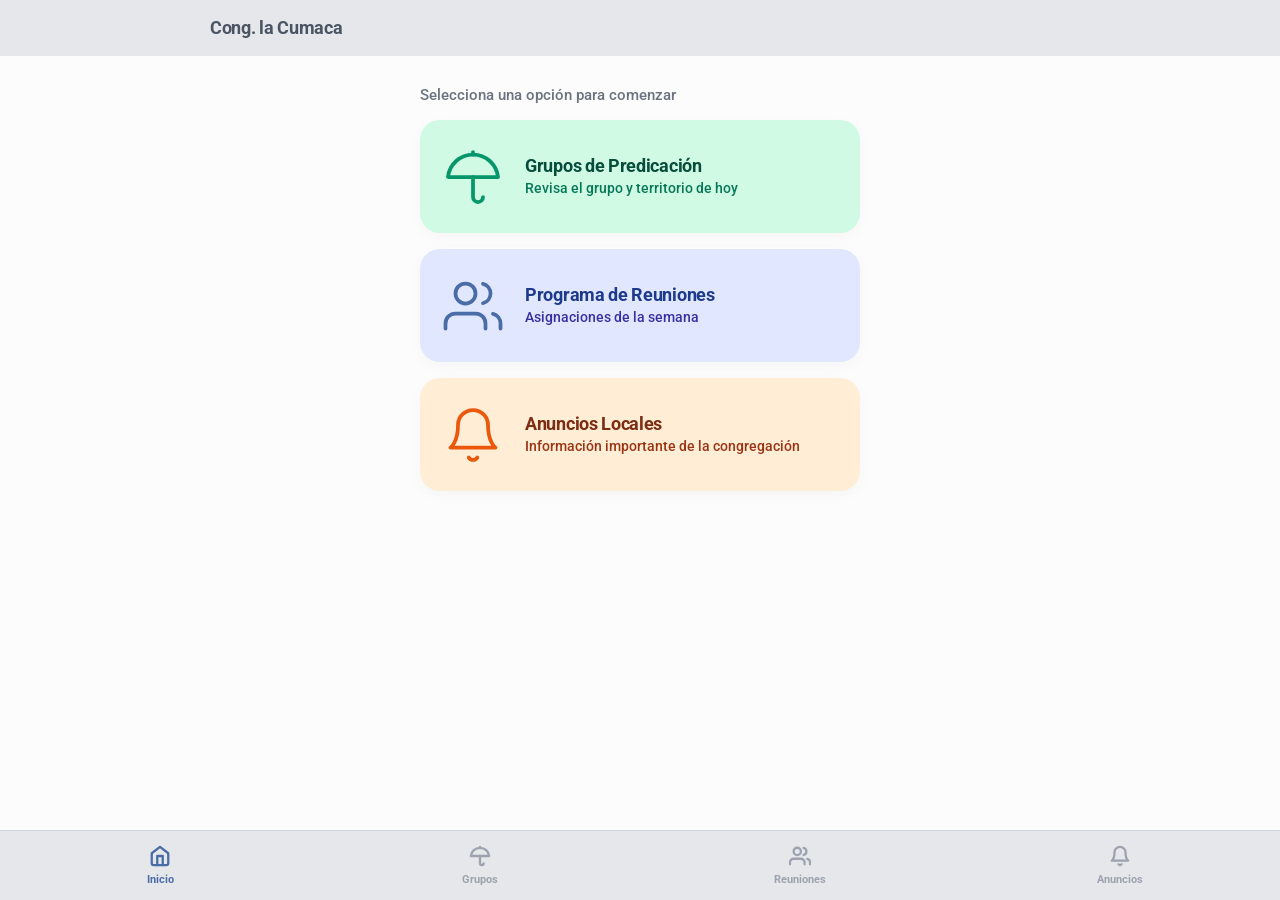
==== commit 88956578: "Update index.html" ====
--- a/index.html
+++ b/index.html
@@ -4,7 +4,7 @@
     <meta charset="UTF-8">
     <meta name="viewport" content="width=device-width, initial-scale=1.0, maximum-scale=1.0, user-scalable=no">
     <title>Cartelera - La Cumaca</title>
-    <link rel="stylesheet" href="styles.css?v=9.0">
+    <link rel="stylesheet" href="styles.css?v=10.0">
 </head>
 <body>
 
@@ -18,9 +18,10 @@
         <p class="subtitulo-tarjetas">Selecciona una opción para comenzar</p>
 
         <div class="menu-principal">
+            
             <a href="predicacion.html" class="tarjeta predicacion">
                 <div class="icono-caja">
-                    <svg width="32" height="32" viewBox="0 0 24 24" fill="none" stroke="currentColor" stroke-width="2" stroke-linecap="round" stroke-linejoin="round">
+                    <svg width="60" height="60" viewBox="0 0 24 24" fill="none" stroke="currentColor" stroke-width="1.5" stroke-linecap="round" stroke-linejoin="round">
                       <path d="M22 12a10.06 10.06 1 0 0-20 0Z" />
                       <path d="M12 12v8a2 2 0 0 0 4 0" />
                       <path d="M12 2v1" />
@@ -34,13 +35,11 @@
 
             <a href="reuniones.html" class="tarjeta reuniones">
                 <div class="icono-caja">
-                     <svg width="32" height="32" viewBox="0 0 24 24" fill="none" stroke="currentColor" stroke-width="2" stroke-linecap="round" stroke-linejoin="round">
-                      <path d="M12 14a4 4 0 1 0 0-8 4 4 0 0 0 0 8z" />
-                      <path d="M20 21v-2a4 4 0 0 0-4-4h-8a4 4 0 0 0-4 4v2" />
-                      <path d="M8 10a3 3 0 1 0-6 0 3 3 0 0 0 6 0z" />
-                      <path d="M2 21v-2a4 4 0 0 1 4-4h1" />
-                      <path d="M22 10a3 3 0 1 0-6 0 3 3 0 0 0 6 0z" />
-                      <path d="M17 15h1a4 4 0 0 1 4 4v2" />
+                     <svg width="60" height="60" viewBox="0 0 24 24" fill="none" stroke="currentColor" stroke-width="1.5" stroke-linecap="round" stroke-linejoin="round">
+                        <path d="M17 21v-2a4 4 0 0 0-4-4H5a4 4 0 0 0-4 4v2"></path>
+                        <circle cx="9" cy="7" r="4"></circle>
+                        <path d="M23 21v-2a4 4 0 0 0-3-3.87"></path>
+                        <path d="M16 3.13a4 4 0 0 1 0 7.75"></path>
                     </svg>
                 </div>
                 <div class="texto-caja">
@@ -51,7 +50,7 @@
 
             <a href="anuncios.html" class="tarjeta anuncios">
                 <div class="icono-caja">
-                    <svg width="32" height="32" viewBox="0 0 24 24" fill="none" stroke="currentColor" stroke-width="2" stroke-linecap="round" stroke-linejoin="round">
+                    <svg width="60" height="60" viewBox="0 0 24 24" fill="none" stroke="currentColor" stroke-width="1.5" stroke-linecap="round" stroke-linejoin="round">
                         <path d="M18 8A6 6 0 0 0 6 8c0 7-3 9-3 9h18s-3-2-3-9"></path>
                         <path d="M13.73 21a2 2 0 0 1-3.46 0"></path>
                     </svg>
@@ -61,6 +60,7 @@
                     <p>Información importante de la congregación</p>
                 </div>
             </a>
+
         </div>
     </main>
 
@@ -75,7 +75,7 @@
                 Grupos
             </a>
             <a href="reuniones.html" class="nav-btn">
-                <svg width="22" height="22" viewBox="0 0 24 24" fill="none" stroke="currentColor" stroke-width="2" stroke-linecap="round" stroke-linejoin="round"><path d="M12 14a4 4 0 1 0 0-8 4 4 0 0 0 0 8z" /><path d="M20 21v-2a4 4 0 0 0-4-4h-8a4 4 0 0 0-4 4v2" /><path d="M8 10a3 3 0 1 0-6 0 3 3 0 0 0 6 0z" /><path d="M2 21v-2a4 4 0 0 1 4-4h1" /><path d="M22 10a3 3 0 1 0-6 0 3 3 0 0 0 6 0z" /><path d="M17 15h1a4 4 0 0 1 4 4v2" /></svg>
+                <svg width="22" height="22" viewBox="0 0 24 24" fill="none" stroke="currentColor" stroke-width="2" stroke-linecap="round" stroke-linejoin="round"><path d="M17 21v-2a4 4 0 0 0-4-4H5a4 4 0 0 0-4 4v2"></path><circle cx="9" cy="7" r="4"></circle><path d="M23 21v-2a4 4 0 0 0-3-3.87"></path><path d="M16 3.13a4 4 0 0 1 0 7.75"></path></svg>
                 Reuniones
             </a>
             <a href="anuncios.html" class="nav-btn">
--- a/styles.css
+++ b/styles.css
@@ -11,12 +11,8 @@
 }
 
 /* --- CABECERA SUPERIOR --- */
-.header-principal {
-    background-color: #E5E7EB; width: 100%; position: sticky; top: 0; z-index: 1000;
-}
+.header-principal { background-color: #E5E7EB; width: 100%; position: sticky; top: 0; z-index: 1000; }
 .header-contenedor { display: flex; align-items: center; max-width: 900px; margin: 0 auto; padding: 18px 20px; gap: 15px; }
-
-/* Título más pequeño */
 .header-contenedor h1 { font-size: 1.1rem; font-weight: 700; color: #4b5563; letter-spacing: -0.3px; margin: 0; }
 .btn-back { color: #4b5563; display: flex; align-items: center; text-decoration: none; }
 
@@ -25,24 +21,41 @@
 .subtitulo-tarjetas { color: #6b7280; font-size: 0.95rem; margin-bottom: 16px; font-weight: 500; }
 .menu-principal { display: flex; flex-direction: column; gap: 16px; width: 100%; }
 
+/* NUEVO DISEÑO PASTEL FLAT PARA TARJETAS */
 .tarjeta {
-    display: flex; align-items: center; padding: 24px 20px; min-height: 100px; width: 100%;
-    background-color: #ffffff; border-radius: 16px; text-decoration: none; box-sizing: border-box;
-    border: 1px solid #E5E7EB; transition: transform 0.2s ease;
+    display: flex; align-items: center; padding: 24px 20px; min-height: 110px; width: 100%;
+    border-radius: 20px; text-decoration: none; box-sizing: border-box;
+    border: none; /* Sin borde */
+    box-shadow: 0 4px 15px rgba(0, 0, 0, 0.03); /* Sombra muy sutil */
+    transition: transform 0.2s ease, box-shadow 0.2s ease;
 }
 .tarjeta:active { transform: scale(0.98); }
 
-.icono-caja { width: 58px; height: 58px; min-width: 58px; border-radius: 14px; display: flex; align-items: center; justify-content: center; margin-right: 18px; flex-shrink: 0; background-color: #ffffff; }
+/* Íconos grandes sin caja blanca */
+.icono-caja { 
+    width: 65px; height: 65px; min-width: 65px; 
+    display: flex; align-items: center; justify-content: center; 
+    margin-right: 20px; flex-shrink: 0; background-color: transparent; 
+}
 .texto-caja { display: flex; flex-direction: column; flex-grow: 1; min-width: 0; } 
-.texto-caja h2 { font-size: 1.1rem; font-weight: 600; color: #111; margin-bottom: 4px; }
-.texto-caja p { font-size: 0.9rem; color: #6b7280; line-height: 1.3; }
-
-.tarjeta.predicacion { background: linear-gradient(90deg, #f0f7ff 0%, #ffffff 40%); }
-.tarjeta.predicacion .icono-caja { border: 1.5px solid #a3cfff; color: #4A6DA7; }
-.tarjeta.reuniones { background: linear-gradient(90deg, #f0fdf4 0%, #ffffff 40%); }
-.tarjeta.reuniones .icono-caja { border: 1.5px solid #bbf7d0; color: #10b981; }
-.tarjeta.anuncios { background: linear-gradient(90deg, #fffbf0 0%, #ffffff 40%); }
-.tarjeta.anuncios .icono-caja { border: 1.5px solid #fde68a; color: #f59e0b; }
+.texto-caja h2 { font-size: 1.15rem; font-weight: 700; margin-bottom: 4px; letter-spacing: -0.3px; }
+.texto-caja p { font-size: 0.9rem; line-height: 1.3; font-weight: 500; }
+
+/* COLORES PASTEL PERSONALIZADOS */
+.tarjeta.predicacion { background-color: #d1fae5; /* Verde pastel */ }
+.tarjeta.predicacion .icono-caja { color: #059669; }
+.tarjeta.predicacion .texto-caja h2 { color: #064e3b; }
+.tarjeta.predicacion .texto-caja p { color: #047857; }
+
+.tarjeta.reuniones { background-color: #e0e7ff; /* Azul pastel */ }
+.tarjeta.reuniones .icono-caja { color: #4A6DA7; }
+.tarjeta.reuniones .texto-caja h2 { color: #1e3a8a; }
+.tarjeta.reuniones .texto-caja p { color: #3730a3; }
+
+.tarjeta.anuncios { background-color: #ffedd5; /* Naranja/Amarillo pastel */ }
+.tarjeta.anuncios .icono-caja { color: #ea580c; }
+.tarjeta.anuncios .texto-caja h2 { color: #7c2d12; }
+.tarjeta.anuncios .texto-caja p { color: #9a3412; }
 
 /* --- CONTENEDOR GENERAL SUB-PÁGINAS --- */
 .container { width: 100%; max-width: 480px; margin: 0 auto; padding: 10px 16px 100px 16px; box-sizing: border-box; overflow-x: hidden; }
@@ -62,22 +75,19 @@
 .nav-btn svg { stroke-width: 2.5; margin-bottom: 2px; color: currentColor; }
 .nav-btn:active, .nav-btn.activo { color: #4A6DA7; }
 
-/* --- SELECTOR DE PESTAÑAS (Fondo azul, letras blancas) --- */
+/* --- SELECTOR DE PESTAÑAS --- */
 .segmented-control { display: flex; background-color: #e5e7eb; border-radius: 10px; padding: 3px; margin: 10px 0 20px 0; width: 100%; box-sizing: border-box; }
 .seg-btn { flex: 1; text-align: center; padding: 8px 0; font-size: 13px; font-weight: 700; color: #6b7280; cursor: pointer; border-radius: 8px; transition: all 0.2s ease; }
-/* NUEVO DISEÑO PESTAÑA ACTIVA */
 .seg-btn.active { background-color: #4A6DA7; color: #ffffff; box-shadow: 0 2px 6px rgba(74, 109, 167, 0.3); }
 
 .tab-content { display: none; animation: fadeInTab 0.3s ease; }
 .tab-content.active { display: block; }
 @keyframes fadeInTab { from { opacity: 0; transform: translateY(3px); } to { opacity: 1; transform: translateY(0); } }
 
-/* Filtro pequeño de salas */
+/* Filtro de salas y botones sutiles */
 .reunion-filter-container { border-top: 1px solid #E5E7EB; padding-top: 20px; margin-top: 20px; margin-bottom: 24px; }
 .filter-control { background-color: #f3f4f6; padding: 2px; margin: 0; border-radius: 8px; }
 .filter-control .seg-btn { padding: 6px 0; font-size: 12px; border-radius: 6px; }
-/* Como este sub-menú usa .seg-btn.active, también quedará en azul con letras blancas, dándole mucha elegancia */
-
 .inline-toggle-box { background-color: #eff6ff; color: #4A6DA7; border: none; padding: 10px; border-radius: 8px; margin: 10px 0; font-size: 13px; font-weight: bold; cursor: pointer; transition: all 0.2s; display: flex; align-items: center; justify-content: center; gap: 6px; }
 .inline-toggle-box:active { background-color: #dbeafe; }
 
@@ -197,7 +207,7 @@
 .svc-title-main { font-size: 15px; font-weight: 900; margin-bottom: 16px; letter-spacing: 0.5px; text-transform: uppercase; color: #6B7280; padding-left: 4px; }
 .svc-grid { display: grid; grid-template-columns: 1fr 1fr; gap: 12px; }
 .svc-block { margin-bottom: 4px; min-width: 0; }
-.svc-block-title { font-size: 15px; font-weight: 700; margin-bottom: 4px; word-wrap: break-word; }
+.svc-block-title { font-size: 15px; font-weight: 700; margin-bottom: 4px; word-wrap: break-word; display: flex; align-items: center; }
 .svc-bullet-item { display: flex; align-items: flex-start; gap: 4px; font-size: 15px; font-weight: 400; margin-bottom: 2px; word-wrap: break-word; overflow-wrap: break-word;}
 .highlight-weekend-box { background-color: #ffffff; border: 1px solid #e5e7eb; border-radius: 12px; margin-top: 32px; padding: 16px; box-sizing: border-box; }
 .hw-item { display: flex; flex-direction: row; justify-content: space-between; align-items: center; padding: 4px 0; width: 100%; box-sizing: border-box; }
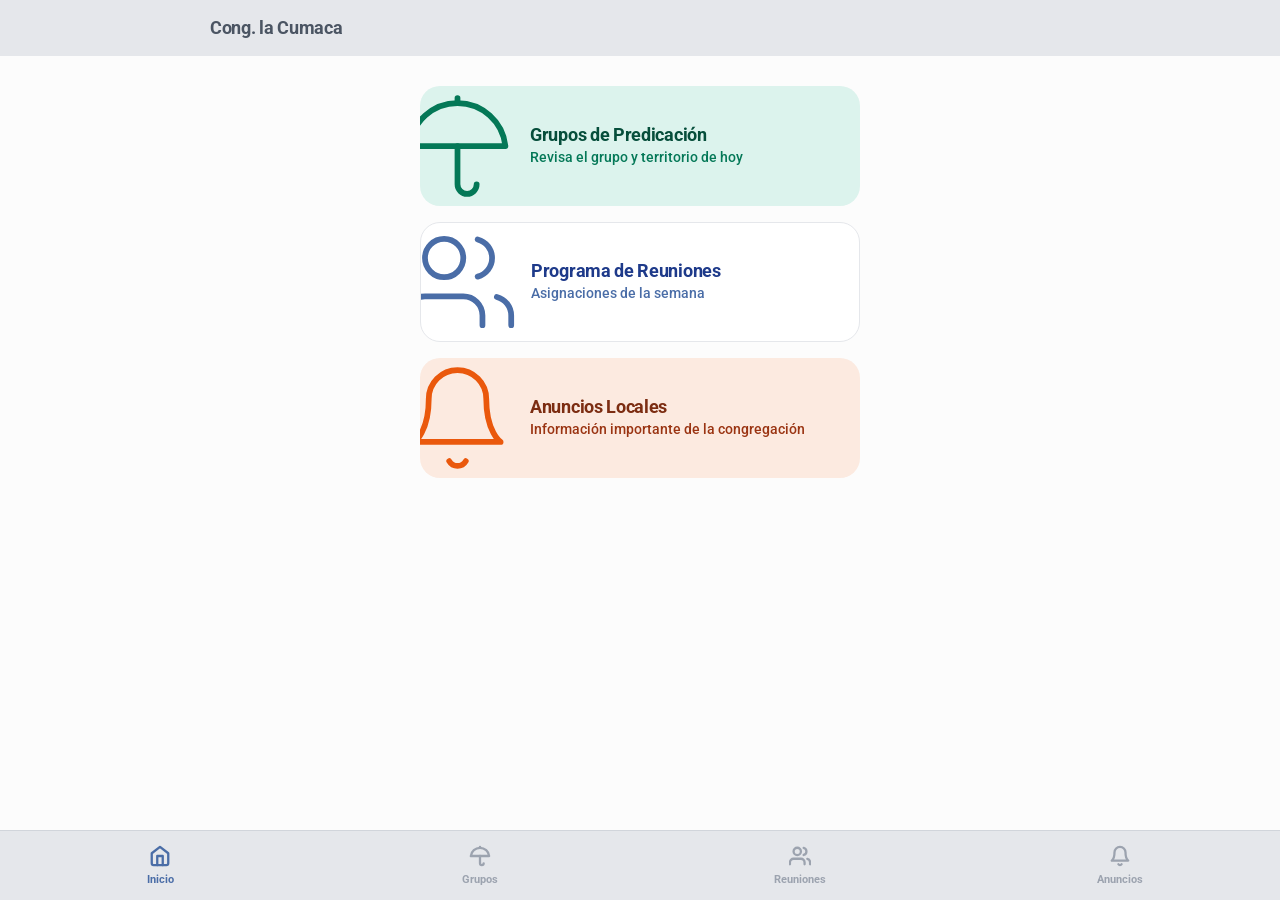
==== commit a5e06420: "Update index.html" ====
--- a/index.html
+++ b/index.html
@@ -4,7 +4,7 @@
     <meta charset="UTF-8">
     <meta name="viewport" content="width=device-width, initial-scale=1.0, maximum-scale=1.0, user-scalable=no">
     <title>Cartelera - La Cumaca</title>
-    <link rel="stylesheet" href="styles.css?v=10.0">
+    <link rel="stylesheet" href="styles.css?v=11.0">
 </head>
 <body>
 
@@ -15,13 +15,11 @@
     </header>
 
     <main class="contenido-principal">
-        <p class="subtitulo-tarjetas">Selecciona una opción para comenzar</p>
-
         <div class="menu-principal">
             
             <a href="predicacion.html" class="tarjeta predicacion">
                 <div class="icono-caja">
-                    <svg width="60" height="60" viewBox="0 0 24 24" fill="none" stroke="currentColor" stroke-width="1.5" stroke-linecap="round" stroke-linejoin="round">
+                    <svg viewBox="0 0 24 24" fill="none" stroke="currentColor" stroke-linecap="round" stroke-linejoin="round">
                       <path d="M22 12a10.06 10.06 1 0 0-20 0Z" />
                       <path d="M12 12v8a2 2 0 0 0 4 0" />
                       <path d="M12 2v1" />
@@ -35,7 +33,7 @@
 
             <a href="reuniones.html" class="tarjeta reuniones">
                 <div class="icono-caja">
-                     <svg width="60" height="60" viewBox="0 0 24 24" fill="none" stroke="currentColor" stroke-width="1.5" stroke-linecap="round" stroke-linejoin="round">
+                     <svg viewBox="0 0 24 24" fill="none" stroke="currentColor" stroke-linecap="round" stroke-linejoin="round">
                         <path d="M17 21v-2a4 4 0 0 0-4-4H5a4 4 0 0 0-4 4v2"></path>
                         <circle cx="9" cy="7" r="4"></circle>
                         <path d="M23 21v-2a4 4 0 0 0-3-3.87"></path>
@@ -50,7 +48,7 @@
 
             <a href="anuncios.html" class="tarjeta anuncios">
                 <div class="icono-caja">
-                    <svg width="60" height="60" viewBox="0 0 24 24" fill="none" stroke="currentColor" stroke-width="1.5" stroke-linecap="round" stroke-linejoin="round">
+                    <svg viewBox="0 0 24 24" fill="none" stroke="currentColor" stroke-linecap="round" stroke-linejoin="round">
                         <path d="M18 8A6 6 0 0 0 6 8c0 7-3 9-3 9h18s-3-2-3-9"></path>
                         <path d="M13.73 21a2 2 0 0 1-3.46 0"></path>
                     </svg>
--- a/styles.css
+++ b/styles.css
@@ -11,48 +11,54 @@
 }
 
 /* --- CABECERA SUPERIOR --- */
-.header-principal { background-color: #E5E7EB; width: 100%; position: sticky; top: 0; z-index: 1000; }
+.header-principal {
+    background-color: #E5E7EB; width: 100%; position: sticky; top: 0; z-index: 1000;
+}
 .header-contenedor { display: flex; align-items: center; max-width: 900px; margin: 0 auto; padding: 18px 20px; gap: 15px; }
 .header-contenedor h1 { font-size: 1.1rem; font-weight: 700; color: #4b5563; letter-spacing: -0.3px; margin: 0; }
 .btn-back { color: #4b5563; display: flex; align-items: center; text-decoration: none; }
 
 /* --- CONTENIDO PRINCIPAL (Index) --- */
 .contenido-principal { width: 100%; max-width: 480px; margin: 0 auto; padding: 30px 20px 100px 20px; display: flex; flex-direction: column; }
-.subtitulo-tarjetas { color: #6b7280; font-size: 0.95rem; margin-bottom: 16px; font-weight: 500; }
 .menu-principal { display: flex; flex-direction: column; gap: 16px; width: 100%; }
 
-/* NUEVO DISEÑO PASTEL FLAT PARA TARJETAS */
+/* NUEVO DISEÑO FICHAS INICIO (ÍCONOS GIGANTES CORTADOS) */
 .tarjeta {
-    display: flex; align-items: center; padding: 24px 20px; min-height: 110px; width: 100%;
+    display: flex; align-items: center; padding: 24px 20px; min-height: 120px; width: 100%;
     border-radius: 20px; text-decoration: none; box-sizing: border-box;
-    border: none; /* Sin borde */
-    box-shadow: 0 4px 15px rgba(0, 0, 0, 0.03); /* Sombra muy sutil */
-    transition: transform 0.2s ease, box-shadow 0.2s ease;
+    position: relative; overflow: hidden; /* Esto corta el ícono al borde */
+    border: none;
+    transition: transform 0.2s ease;
 }
 .tarjeta:active { transform: scale(0.98); }
 
-/* Íconos grandes sin caja blanca */
 .icono-caja { 
-    width: 65px; height: 65px; min-width: 65px; 
+    position: absolute; left: -20px; top: 50%; transform: translateY(-50%);
+    width: 115px; height: 115px; 
     display: flex; align-items: center; justify-content: center; 
-    margin-right: 20px; flex-shrink: 0; background-color: transparent; 
-}
-.texto-caja { display: flex; flex-direction: column; flex-grow: 1; min-width: 0; } 
+    background: transparent; z-index: 0;
+}
+.icono-caja svg { width: 100%; height: 100%; stroke-width: 1.2; }
+
+.texto-caja { 
+    position: relative; z-index: 1; margin-left: 90px; /* Empuja el texto a la derecha */
+    display: flex; flex-direction: column; flex-grow: 1; min-width: 0; 
+} 
 .texto-caja h2 { font-size: 1.15rem; font-weight: 700; margin-bottom: 4px; letter-spacing: -0.3px; }
 .texto-caja p { font-size: 0.9rem; line-height: 1.3; font-weight: 500; }
 
-/* COLORES PASTEL PERSONALIZADOS */
-.tarjeta.predicacion { background-color: #d1fae5; /* Verde pastel */ }
-.tarjeta.predicacion .icono-caja { color: #059669; }
+/* Colores Solicitados */
+.tarjeta.predicacion { background-color: #DCF3ED; } /* Verde asignado */
+.tarjeta.predicacion .icono-caja { color: #047857; }
 .tarjeta.predicacion .texto-caja h2 { color: #064e3b; }
 .tarjeta.predicacion .texto-caja p { color: #047857; }
 
-.tarjeta.reuniones { background-color: #e0e7ff; /* Azul pastel */ }
+.tarjeta.reuniones { background-color: #FFFFFF; border: 1px solid #E5E7EB; } /* Blanco asignado */
 .tarjeta.reuniones .icono-caja { color: #4A6DA7; }
 .tarjeta.reuniones .texto-caja h2 { color: #1e3a8a; }
-.tarjeta.reuniones .texto-caja p { color: #3730a3; }
-
-.tarjeta.anuncios { background-color: #ffedd5; /* Naranja/Amarillo pastel */ }
+.tarjeta.reuniones .texto-caja p { color: #4A6DA7; }
+
+.tarjeta.anuncios { background-color: #FCEAE0; } /* Naranja asignado */
 .tarjeta.anuncios .icono-caja { color: #ea580c; }
 .tarjeta.anuncios .texto-caja h2 { color: #7c2d12; }
 .tarjeta.anuncios .texto-caja p { color: #9a3412; }
@@ -75,10 +81,11 @@
 .nav-btn svg { stroke-width: 2.5; margin-bottom: 2px; color: currentColor; }
 .nav-btn:active, .nav-btn.activo { color: #4A6DA7; }
 
-/* --- SELECTOR DE PESTAÑAS --- */
+/* --- SELECTOR DE PESTAÑAS (SIN SOMBRA) --- */
 .segmented-control { display: flex; background-color: #e5e7eb; border-radius: 10px; padding: 3px; margin: 10px 0 20px 0; width: 100%; box-sizing: border-box; }
 .seg-btn { flex: 1; text-align: center; padding: 8px 0; font-size: 13px; font-weight: 700; color: #6b7280; cursor: pointer; border-radius: 8px; transition: all 0.2s ease; }
-.seg-btn.active { background-color: #4A6DA7; color: #ffffff; box-shadow: 0 2px 6px rgba(74, 109, 167, 0.3); }
+/* Botón Activo Plano */
+.seg-btn.active { background-color: #4A6DA7; color: #ffffff; box-shadow: none; }
 
 .tab-content { display: none; animation: fadeInTab 0.3s ease; }
 .tab-content.active { display: block; }
@@ -117,7 +124,7 @@
 .btn-today-floating { position: absolute; top: -35px; right: 20px; background: white; border: 1px solid #4A6DA7; color: #4A6DA7; font-size: 11px; font-weight: 700; padding: 4px 10px; border-radius: 20px; cursor: pointer; display: none; align-items: center; gap: 4px; box-shadow: 0 2px 8px rgba(74, 109, 167, 0.15); z-index: 20; }
 .carousel { padding: 10px 16px 4px 16px; display: flex; gap: 10px; overflow-x: auto; scroll-snap-type: x mandatory; scrollbar-width: none; }
 .carousel::-webkit-scrollbar { display: none; }
-.date-card { scroll-snap-align: center; min-width: 60px; padding: 10px 6px; border-radius: 14px; text-align: center; cursor: pointer; flex-shrink: 0; background: #f9fafb; border: 1px solid transparent; }
+.date-card { scroll-snap-align: center; min-width: 60px; padding: 10px 6px; border-radius: 14px; text-align: center; cursor: pointer; flex-shrink: 0; background: #f9fafb; border: 1px solid transparent; transition: all 0.2s ease; }
 .date-card.is-today { border: 2px solid #4A6DA7; background: #ffffff; }
 .date-card.selected { background: #4A6DA7; color: white; border-color: #4A6DA7; }
 .date-card-day { font-size: 10px; font-weight: 600; text-transform: uppercase; margin-bottom: 2px; opacity: 0.8; }
@@ -133,7 +140,7 @@
 .calendar-month { font-size: 14px; font-weight: 700; text-transform: capitalize; }
 .calendar-grid { display: grid; grid-template-columns: repeat(7, 1fr); gap: 4px; margin-top: 10px; } 
 .calendar-day-header { text-align: center; font-size: 11px; font-weight: 700; padding: 4px 0; }
-.calendar-day { text-align: center; padding: 8px 2px; border-radius: 8px; cursor: pointer; font-size: 13px; font-weight: 500; background: #f9fafb; } 
+.calendar-day { text-align: center; padding: 8px 2px; border-radius: 8px; cursor: pointer; font-size: 13px; font-weight: 500; background: #f9fafb; transition: all 0.2s; } 
 .calendar-day.selected { background: #4A6DA7 !important; color: white !important; font-weight: 700; }
 .calendar-day.today { border: 1px solid #4A6DA7; color: #4A6DA7; font-weight: 700; }
 
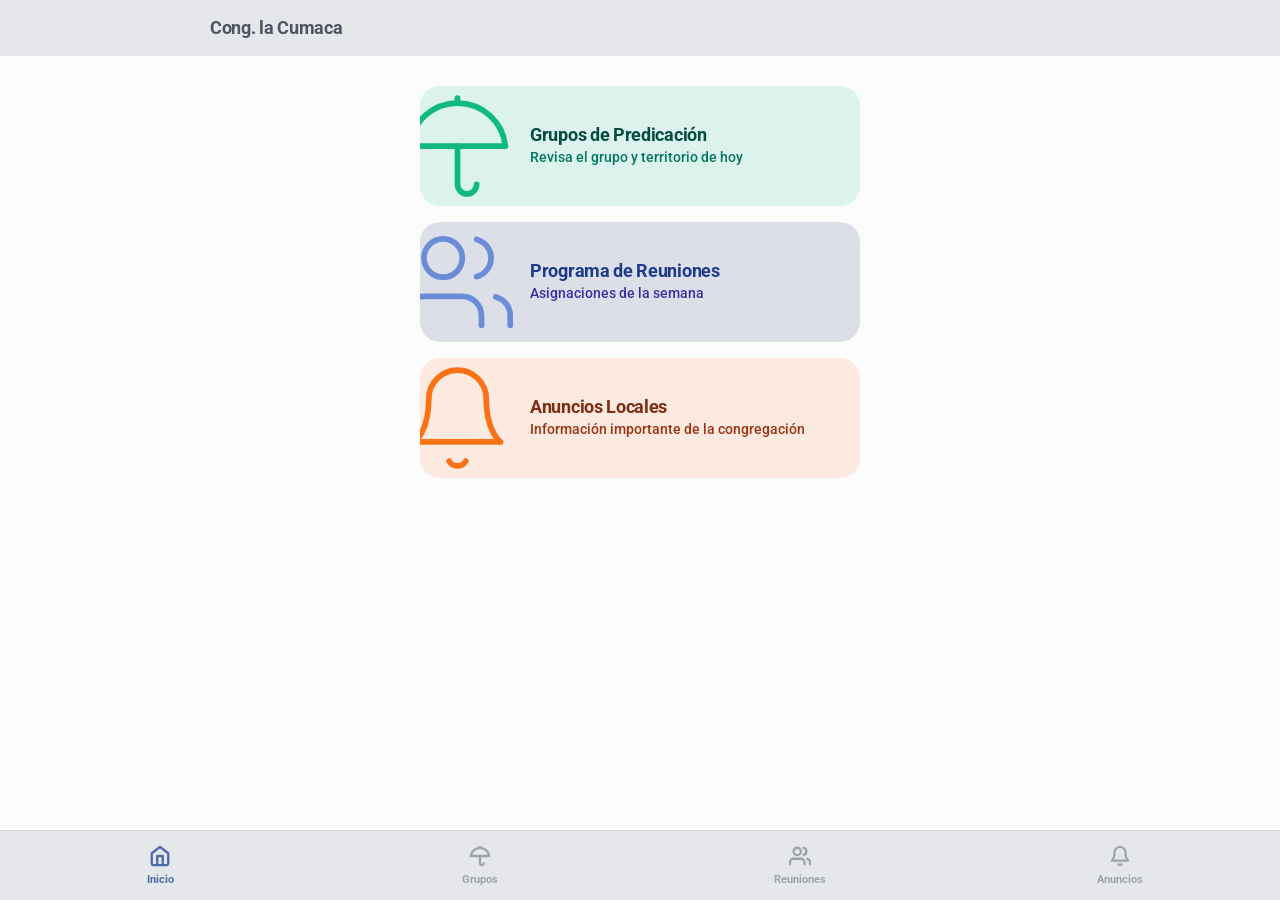
==== commit dc6c20cb: "Update index.html" ====
--- a/index.html
+++ b/index.html
@@ -4,7 +4,7 @@
     <meta charset="UTF-8">
     <meta name="viewport" content="width=device-width, initial-scale=1.0, maximum-scale=1.0, user-scalable=no">
     <title>Cartelera - La Cumaca</title>
-    <link rel="stylesheet" href="styles.css?v=11.0">
+    <link rel="stylesheet" href="styles.css?v=12.0">
 </head>
 <body>
 
@@ -84,3 +84,4 @@
     </div>
 </body>
 </html>
+
--- a/styles.css
+++ b/styles.css
@@ -22,13 +22,12 @@
 .contenido-principal { width: 100%; max-width: 480px; margin: 0 auto; padding: 30px 20px 100px 20px; display: flex; flex-direction: column; }
 .menu-principal { display: flex; flex-direction: column; gap: 16px; width: 100%; }
 
-/* NUEVO DISEÑO FICHAS INICIO (ÍCONOS GIGANTES CORTADOS) */
+/* NUEVO DISEÑO FICHAS INICIO (ÍCONOS GIGANTES CORTADOS Y COLORES SUAVES) */
 .tarjeta {
     display: flex; align-items: center; padding: 24px 20px; min-height: 120px; width: 100%;
     border-radius: 20px; text-decoration: none; box-sizing: border-box;
-    position: relative; overflow: hidden; /* Esto corta el ícono al borde */
-    border: none;
-    transition: transform 0.2s ease;
+    position: relative; overflow: hidden; 
+    border: none; transition: transform 0.2s ease;
 }
 .tarjeta:active { transform: scale(0.98); }
 
@@ -41,25 +40,25 @@
 .icono-caja svg { width: 100%; height: 100%; stroke-width: 1.2; }
 
 .texto-caja { 
-    position: relative; z-index: 1; margin-left: 90px; /* Empuja el texto a la derecha */
+    position: relative; z-index: 1; margin-left: 90px;
     display: flex; flex-direction: column; flex-grow: 1; min-width: 0; 
 } 
 .texto-caja h2 { font-size: 1.15rem; font-weight: 700; margin-bottom: 4px; letter-spacing: -0.3px; }
 .texto-caja p { font-size: 0.9rem; line-height: 1.3; font-weight: 500; }
 
-/* Colores Solicitados */
-.tarjeta.predicacion { background-color: #DCF3ED; } /* Verde asignado */
-.tarjeta.predicacion .icono-caja { color: #047857; }
+/* Colores Solicitados y Aclarados */
+.tarjeta.predicacion { background-color: #DCF3ED; } 
+.tarjeta.predicacion .icono-caja { color: #10b981; } /* Verde más claro */
 .tarjeta.predicacion .texto-caja h2 { color: #064e3b; }
 .tarjeta.predicacion .texto-caja p { color: #047857; }
 
-.tarjeta.reuniones { background-color: #FFFFFF; border: 1px solid #E5E7EB; } /* Blanco asignado */
-.tarjeta.reuniones .icono-caja { color: #4A6DA7; }
+.tarjeta.reuniones { background-color: #DCDFE8; } /* Fondo solicitado */
+.tarjeta.reuniones .icono-caja { color: #6b8cd6; } /* Azul más claro */
 .tarjeta.reuniones .texto-caja h2 { color: #1e3a8a; }
-.tarjeta.reuniones .texto-caja p { color: #4A6DA7; }
-
-.tarjeta.anuncios { background-color: #FCEAE0; } /* Naranja asignado */
-.tarjeta.anuncios .icono-caja { color: #ea580c; }
+.tarjeta.reuniones .texto-caja p { color: #3730a3; }
+
+.tarjeta.anuncios { background-color: #FCEAE0; } 
+.tarjeta.anuncios .icono-caja { color: #f97316; } /* Naranja más claro */
 .tarjeta.anuncios .texto-caja h2 { color: #7c2d12; }
 .tarjeta.anuncios .texto-caja p { color: #9a3412; }
 
@@ -81,9 +80,18 @@
 .nav-btn svg { stroke-width: 2.5; margin-bottom: 2px; color: currentColor; }
 .nav-btn:active, .nav-btn.activo { color: #4A6DA7; }
 
-/* --- SELECTOR DE PESTAÑAS (SIN SOMBRA) --- */
-.segmented-control { display: flex; background-color: #e5e7eb; border-radius: 10px; padding: 3px; margin: 10px 0 20px 0; width: 100%; box-sizing: border-box; }
-.seg-btn { flex: 1; text-align: center; padding: 8px 0; font-size: 13px; font-weight: 700; color: #6b7280; cursor: pointer; border-radius: 8px; transition: all 0.2s ease; }
+/* --- SELECTOR DE PESTAÑAS (MUCHO MÁS REDONDEADO Y SIN SOMBRAS) --- */
+.segmented-control { 
+    display: flex; background-color: #e5e7eb; 
+    border-radius: 24px; /* Forma de píldora */
+    padding: 4px; margin: 10px 0 20px 0; width: 100%; box-sizing: border-box; 
+}
+.seg-btn { 
+    flex: 1; text-align: center; padding: 8px 0; font-size: 13px; font-weight: 700; 
+    color: #6b7280; cursor: pointer; 
+    border-radius: 20px; /* Forma de píldora interna */
+    transition: all 0.2s ease; 
+}
 /* Botón Activo Plano */
 .seg-btn.active { background-color: #4A6DA7; color: #ffffff; box-shadow: none; }
 
@@ -93,9 +101,10 @@
 
 /* Filtro de salas y botones sutiles */
 .reunion-filter-container { border-top: 1px solid #E5E7EB; padding-top: 20px; margin-top: 20px; margin-bottom: 24px; }
-.filter-control { background-color: #f3f4f6; padding: 2px; margin: 0; border-radius: 8px; }
-.filter-control .seg-btn { padding: 6px 0; font-size: 12px; border-radius: 6px; }
-.inline-toggle-box { background-color: #eff6ff; color: #4A6DA7; border: none; padding: 10px; border-radius: 8px; margin: 10px 0; font-size: 13px; font-weight: bold; cursor: pointer; transition: all 0.2s; display: flex; align-items: center; justify-content: center; gap: 6px; }
+.filter-control { background-color: #f3f4f6; padding: 4px; margin: 0; border-radius: 16px; }
+.filter-control .seg-btn { padding: 8px 0; font-size: 12px; border-radius: 14px; }
+
+.inline-toggle-box { background-color: #eff6ff; color: #4A6DA7; border: none; padding: 10px; border-radius: 12px; margin: 10px 0; font-size: 13px; font-weight: bold; cursor: pointer; transition: all 0.2s; display: flex; align-items: center; justify-content: center; gap: 6px; }
 .inline-toggle-box:active { background-color: #dbeafe; }
 
 /* --- ESTILOS INTERNOS (Tarjetas) --- */
@@ -121,10 +130,10 @@
 .carousel-arrow svg { width: 18px !important; height: 18px !important; min-width: 18px; min-height: 18px; flex-shrink: 0; display: block; }
 .carousel-arrow-left { left: 4px; } .carousel-arrow-right { right: 4px; }
 
-.btn-today-floating { position: absolute; top: -35px; right: 20px; background: white; border: 1px solid #4A6DA7; color: #4A6DA7; font-size: 11px; font-weight: 700; padding: 4px 10px; border-radius: 20px; cursor: pointer; display: none; align-items: center; gap: 4px; box-shadow: 0 2px 8px rgba(74, 109, 167, 0.15); z-index: 20; }
+.btn-today-floating { position: absolute; top: -35px; right: 20px; background: white; border: 1px solid #4A6DA7; color: #4A6DA7; font-size: 11px; font-weight: 700; padding: 4px 10px; border-radius: 20px; cursor: pointer; display: none; align-items: center; gap: 4px; z-index: 20; }
 .carousel { padding: 10px 16px 4px 16px; display: flex; gap: 10px; overflow-x: auto; scroll-snap-type: x mandatory; scrollbar-width: none; }
 .carousel::-webkit-scrollbar { display: none; }
-.date-card { scroll-snap-align: center; min-width: 60px; padding: 10px 6px; border-radius: 14px; text-align: center; cursor: pointer; flex-shrink: 0; background: #f9fafb; border: 1px solid transparent; transition: all 0.2s ease; }
+.date-card { scroll-snap-align: center; min-width: 60px; padding: 10px 6px; border-radius: 16px; text-align: center; cursor: pointer; flex-shrink: 0; background: #f9fafb; border: 1px solid transparent; transition: all 0.2s ease; }
 .date-card.is-today { border: 2px solid #4A6DA7; background: #ffffff; }
 .date-card.selected { background: #4A6DA7; color: white; border-color: #4A6DA7; }
 .date-card-day { font-size: 10px; font-weight: 600; text-transform: uppercase; margin-bottom: 2px; opacity: 0.8; }
@@ -166,7 +175,7 @@
 .timeline-wrapper { padding-top: 10px; margin-left: 10px; } 
 .timeline-day-block { position: relative; padding-left: 20px; border-left: 2px solid #e5e7eb; padding-bottom: 30px; } 
 .timeline-date-header { position: relative; font-size: 15px; font-weight: 800; color: #9ca3af; margin-bottom: 16px; text-transform: capitalize; top: -5px; }
-.timeline-date-header::before { content: ''; position: absolute; left: -27px; top: 1px; width: 12px; height: 12px; background: #9ca3af; border-radius: 50%; box-shadow: 0 0 0 4px rgba(156, 163, 175, 0.15); z-index: 1; }
+.timeline-date-header::before { content: ''; position: absolute; left: -27px; top: 1px; width: 12px; height: 12px; background: #9ca3af; border-radius: 50%; z-index: 1; }
 .timeline-day-block.active-day .timeline-date-header { color: #4A6DA7; }
 .timeline-day-block.active-day .timeline-date-header::before { background: #4A6DA7; box-shadow: 0 0 0 4px rgba(74, 109, 167, 0.2); }
 .timeline-day-block.active-day .gh-hora-timeline { color: #4A6DA7; border-color: #4A6DA7; background: #f4f6fa; }
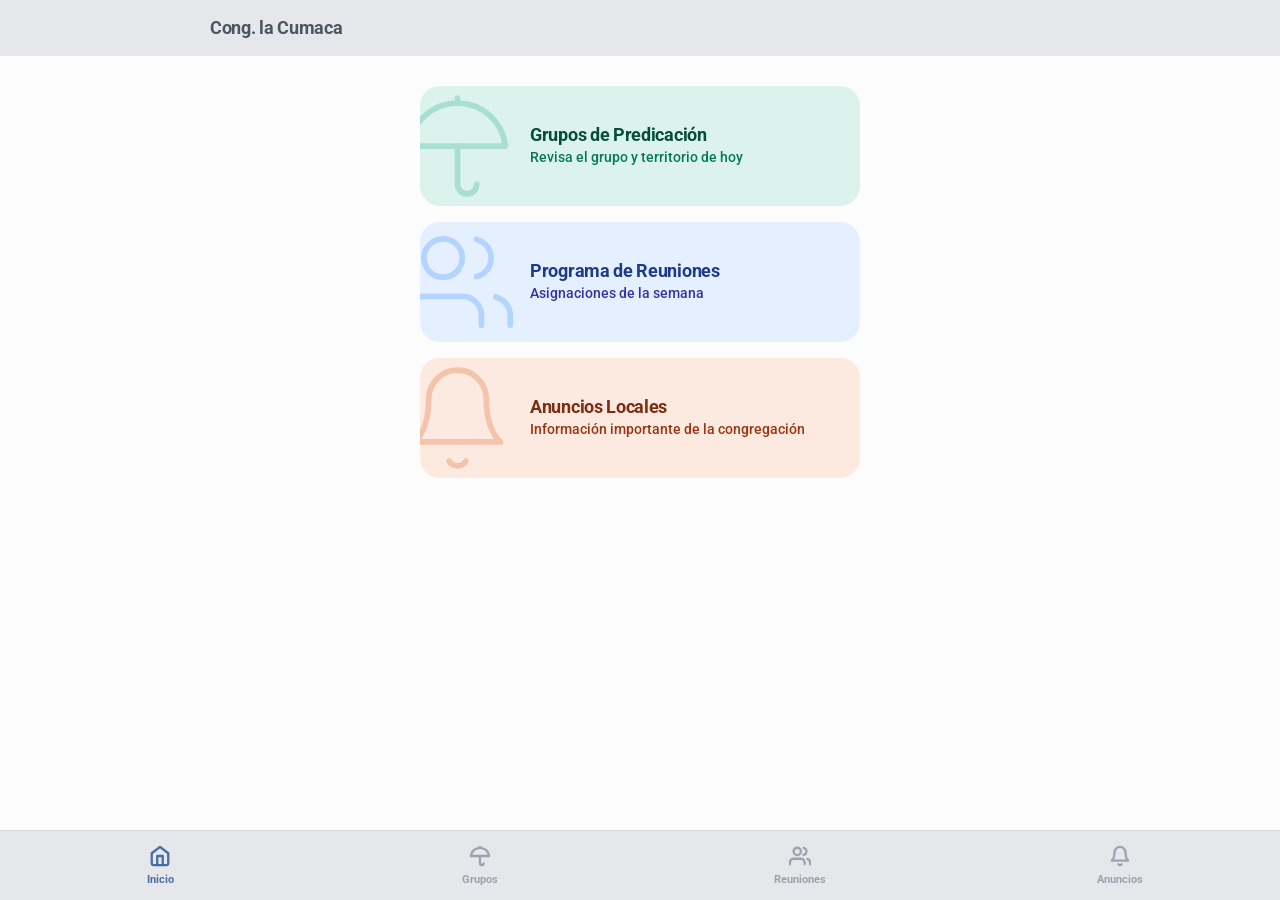
==== commit 147625b4: "Update index.html" ====
--- a/index.html
+++ b/index.html
@@ -4,7 +4,8 @@
     <meta charset="UTF-8">
     <meta name="viewport" content="width=device-width, initial-scale=1.0, maximum-scale=1.0, user-scalable=no">
     <title>Cartelera - La Cumaca</title>
-    <link rel="stylesheet" href="styles.css?v=12.0">
+    <link rel="icon" type="image/svg+xml" href="data:image/svg+xml,%3Csvg xmlns='http://www.w3.org/2000/svg' viewBox='0 0 24 24' fill='none' stroke='%234A6DA7' stroke-width='2' stroke-linecap='round' stroke-linejoin='round'%3E%3Cpath d='M2 3h6a4 4 0 0 1 4 4v14a3 3 0 0 0-3-3H2z'/%3E%3Cpath d='M22 3h-6a4 4 0 0 0-4 4v14a3 3 0 0 1 3-3h7z'/%3E%3C/svg%3E">
+    <link rel="stylesheet" href="styles.css?v=12.1">
 </head>
 <body>
 
@@ -84,4 +85,3 @@
     </div>
 </body>
 </html>
-
--- a/styles.css
+++ b/styles.css
@@ -22,7 +22,7 @@
 .contenido-principal { width: 100%; max-width: 480px; margin: 0 auto; padding: 30px 20px 100px 20px; display: flex; flex-direction: column; }
 .menu-principal { display: flex; flex-direction: column; gap: 16px; width: 100%; }
 
-/* NUEVO DISEÑO FICHAS INICIO (ÍCONOS GIGANTES CORTADOS Y COLORES SUAVES) */
+/* DISEÑO FICHAS INICIO (ÍCONOS MARCA DE AGUA) */
 .tarjeta {
     display: flex; align-items: center; padding: 24px 20px; min-height: 120px; width: 100%;
     border-radius: 20px; text-decoration: none; box-sizing: border-box;
@@ -46,19 +46,19 @@
 .texto-caja h2 { font-size: 1.15rem; font-weight: 700; margin-bottom: 4px; letter-spacing: -0.3px; }
 .texto-caja p { font-size: 0.9rem; line-height: 1.3; font-weight: 500; }
 
-/* Colores Solicitados y Aclarados */
+/* Colores de Fondo y Efecto Marca de Agua para los íconos */
 .tarjeta.predicacion { background-color: #DCF3ED; } 
-.tarjeta.predicacion .icono-caja { color: #10b981; } /* Verde más claro */
+.tarjeta.predicacion .icono-caja { color: #A8DFD1; } /* Verde agua sutil */
 .tarjeta.predicacion .texto-caja h2 { color: #064e3b; }
 .tarjeta.predicacion .texto-caja p { color: #047857; }
 
-.tarjeta.reuniones { background-color: #DCDFE8; } /* Fondo solicitado */
-.tarjeta.reuniones .icono-caja { color: #6b8cd6; } /* Azul más claro */
+.tarjeta.reuniones { background-color: #E4F0FF; border: none; } 
+.tarjeta.reuniones .icono-caja { color: #B3D4FF; } /* Azul cielo sutil */
 .tarjeta.reuniones .texto-caja h2 { color: #1e3a8a; }
 .tarjeta.reuniones .texto-caja p { color: #3730a3; }
 
-.tarjeta.anuncios { background-color: #FCEAE0; } 
-.tarjeta.anuncios .icono-caja { color: #f97316; } /* Naranja más claro */
+.tarjeta.anuncios { background-color: #FCEAE0; border: none; } 
+.tarjeta.anuncios .icono-caja { color: #F4C3AC; } /* Durazno sutil */
 .tarjeta.anuncios .texto-caja h2 { color: #7c2d12; }
 .tarjeta.anuncios .texto-caja p { color: #9a3412; }
 
@@ -80,26 +80,16 @@
 .nav-btn svg { stroke-width: 2.5; margin-bottom: 2px; color: currentColor; }
 .nav-btn:active, .nav-btn.activo { color: #4A6DA7; }
 
-/* --- SELECTOR DE PESTAÑAS (MUCHO MÁS REDONDEADO Y SIN SOMBRAS) --- */
-.segmented-control { 
-    display: flex; background-color: #e5e7eb; 
-    border-radius: 24px; /* Forma de píldora */
-    padding: 4px; margin: 10px 0 20px 0; width: 100%; box-sizing: border-box; 
-}
-.seg-btn { 
-    flex: 1; text-align: center; padding: 8px 0; font-size: 13px; font-weight: 700; 
-    color: #6b7280; cursor: pointer; 
-    border-radius: 20px; /* Forma de píldora interna */
-    transition: all 0.2s ease; 
-}
-/* Botón Activo Plano */
+/* --- SELECTOR DE PESTAÑAS --- */
+.segmented-control { display: flex; background-color: #e5e7eb; border-radius: 24px; padding: 4px; margin: 10px 0 20px 0; width: 100%; box-sizing: border-box; }
+.seg-btn { flex: 1; text-align: center; padding: 8px 0; font-size: 13px; font-weight: 700; color: #6b7280; cursor: pointer; border-radius: 20px; transition: all 0.2s ease; }
 .seg-btn.active { background-color: #4A6DA7; color: #ffffff; box-shadow: none; }
 
 .tab-content { display: none; animation: fadeInTab 0.3s ease; }
 .tab-content.active { display: block; }
 @keyframes fadeInTab { from { opacity: 0; transform: translateY(3px); } to { opacity: 1; transform: translateY(0); } }
 
-/* Filtro de salas y botones sutiles */
+/* Filtro de salas */
 .reunion-filter-container { border-top: 1px solid #E5E7EB; padding-top: 20px; margin-top: 20px; margin-bottom: 24px; }
 .filter-control { background-color: #f3f4f6; padding: 4px; margin: 0; border-radius: 16px; }
 .filter-control .seg-btn { padding: 8px 0; font-size: 12px; border-radius: 14px; }
@@ -133,7 +123,7 @@
 .btn-today-floating { position: absolute; top: -35px; right: 20px; background: white; border: 1px solid #4A6DA7; color: #4A6DA7; font-size: 11px; font-weight: 700; padding: 4px 10px; border-radius: 20px; cursor: pointer; display: none; align-items: center; gap: 4px; z-index: 20; }
 .carousel { padding: 10px 16px 4px 16px; display: flex; gap: 10px; overflow-x: auto; scroll-snap-type: x mandatory; scrollbar-width: none; }
 .carousel::-webkit-scrollbar { display: none; }
-.date-card { scroll-snap-align: center; min-width: 60px; padding: 10px 6px; border-radius: 16px; text-align: center; cursor: pointer; flex-shrink: 0; background: #f9fafb; border: 1px solid transparent; transition: all 0.2s ease; }
+.date-card { scroll-snap-align: center; min-width: 60px; padding: 10px 6px; border-radius: 14px; text-align: center; cursor: pointer; flex-shrink: 0; background: #f9fafb; border: 1px solid transparent; transition: all 0.2s ease; }
 .date-card.is-today { border: 2px solid #4A6DA7; background: #ffffff; }
 .date-card.selected { background: #4A6DA7; color: white; border-color: #4A6DA7; }
 .date-card-day { font-size: 10px; font-weight: 600; text-transform: uppercase; margin-bottom: 2px; opacity: 0.8; }
